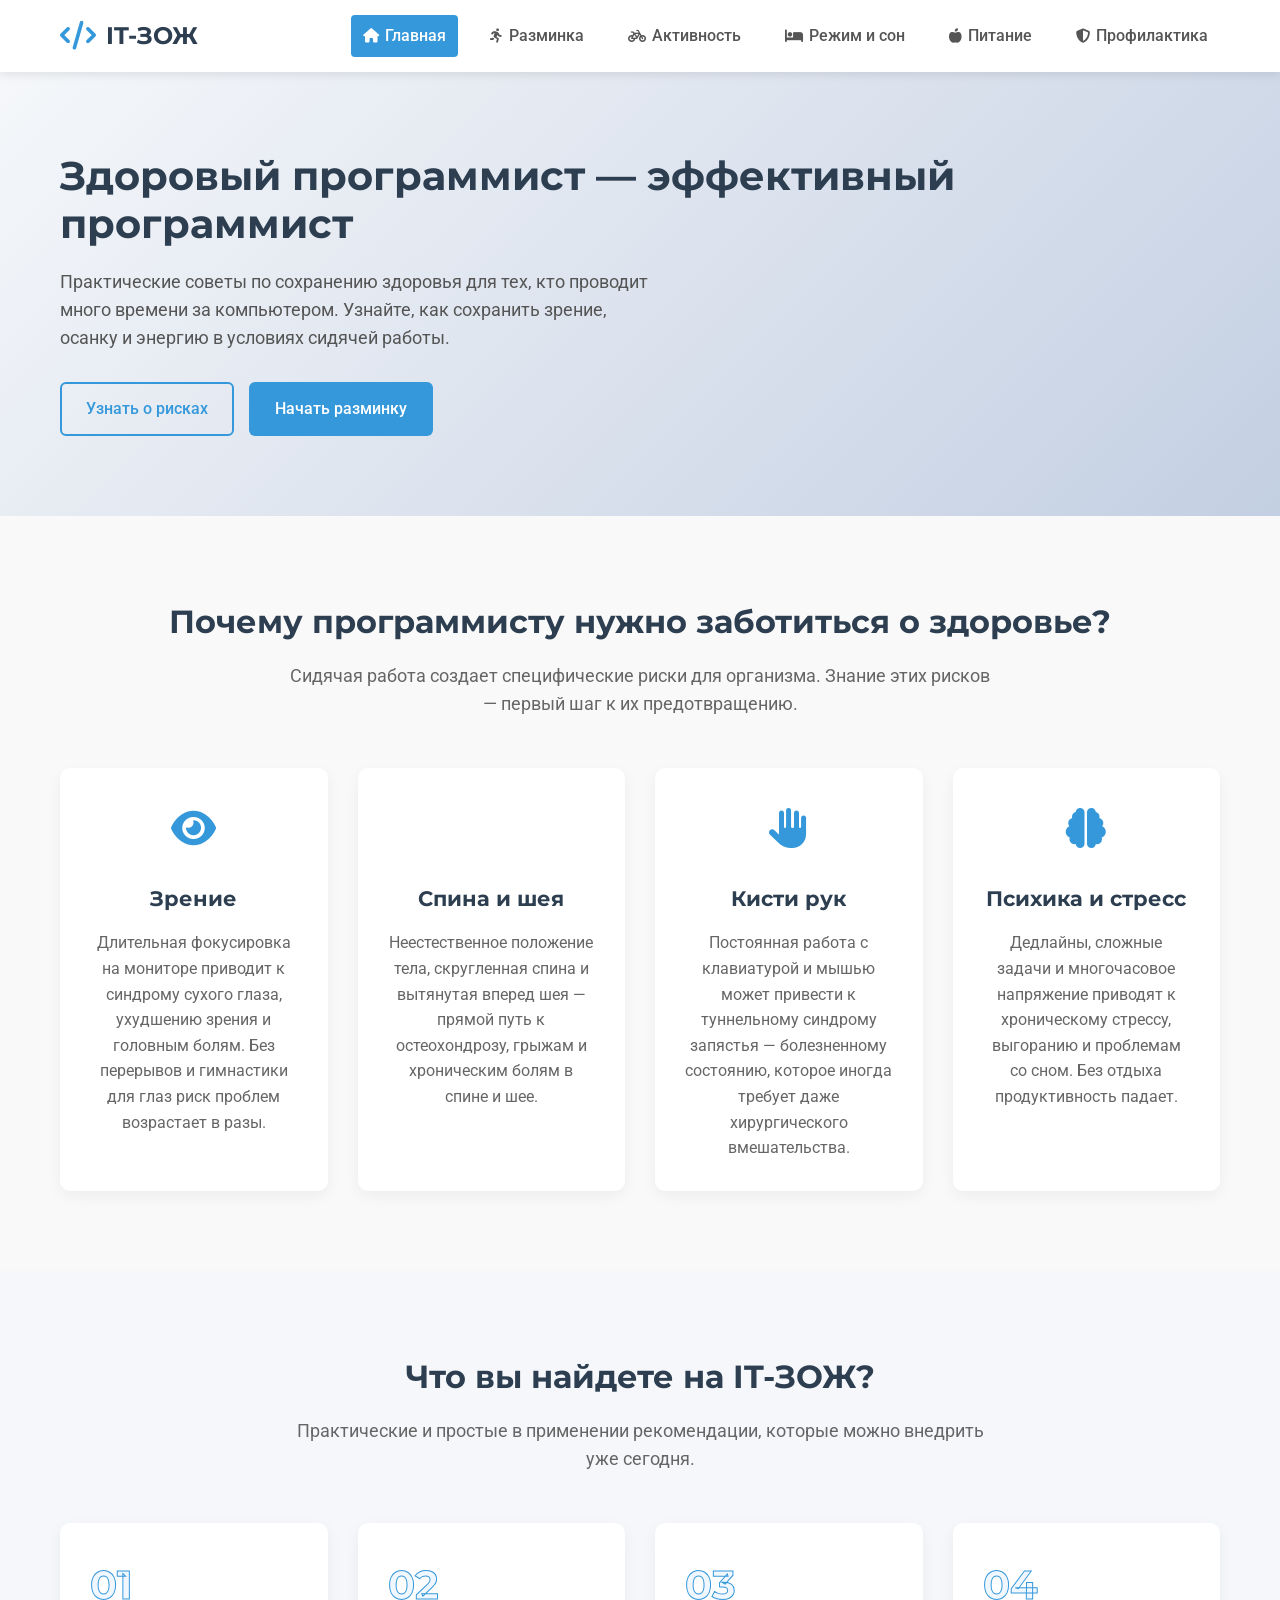
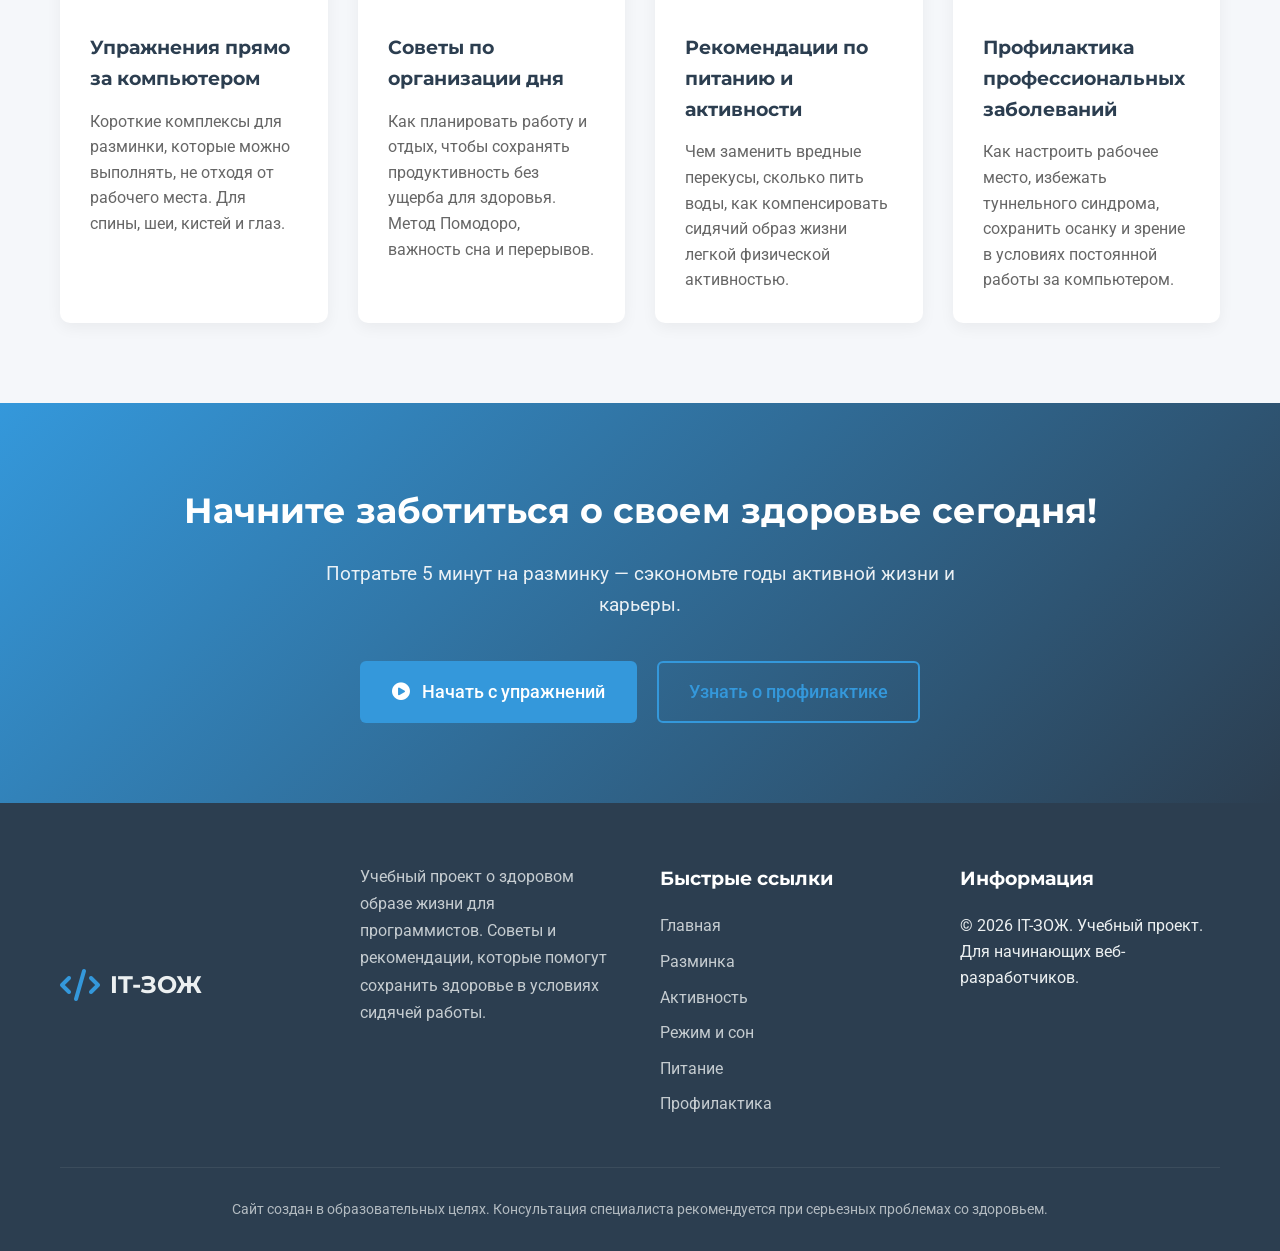
==== index.html @ 08b5164e "final_version" ====
<!DOCTYPE html>
<html lang="ru">
<head>
    <meta charset="UTF-8">
    <meta name="viewport" content="width=device-width, initial-scale=1.0">
    <title>IT-ЗОЖ | Главная</title>
    <link rel="stylesheet" href="css/style.css">
    <link rel="stylesheet" href="https://cdnjs.cloudflare.com/ajax/libs/font-awesome/6.4.0/css/all.min.css">
    <link href="https://fonts.googleapis.com/css2?family=Roboto:wght@300;400;500;700&family=Montserrat:wght@600;700&display=swap" rel="stylesheet">
</head>
<body>
    <!-- Шапка сайта -->
    <header class="header">
        <div class="container">
            <div class="logo">
                <a href="index.html">
                    <i class="fas fa-code"></i>
                    <span class="logo-text">IT-ЗОЖ</span>
                </a>
            </div>
            
            <!-- Навигационное меню -->
            <nav class="nav">
                <ul class="nav-list">
                    <li class="nav-item"><a href="index.html" class="nav-link active"><i class="fas fa-home"></i> Главная</a></li>
                    <li class="nav-item"><a href="warm-up.html" class="nav-link"><i class="fas fa-running"></i> Разминка</a></li>
                    <li class="nav-item"><a href="activity.html" class="nav-link"><i class="fas fa-bicycle"></i> Активность</a></li>
                    <li class="nav-item"><a href="schedule.html" class="nav-link"><i class="fas fa-bed"></i> Режим и сон</a></li>
                    <li class="nav-item"><a href="nutrition.html" class="nav-link"><i class="fas fa-apple-alt"></i> Питание</a></li>
                    <li class="nav-item"><a href="prevention.html" class="nav-link"><i class="fas fa-shield-alt"></i> Профилактика</a></li>
                </ul>
                
                <!-- Кнопка меню для мобильных устройств -->
                <button class="menu-toggle" id="menuToggle">
                    <i class="fas fa-bars"></i>
                </button>
            </nav>

        </div>
    </header>

    <!-- Основной контент -->
    <main>
        <!-- Герой-секция -->
        <section class="hero">
            <div class="container">
                <div class="hero-content">
                    <h1 class="hero-title">Здоровый программист — эффективный программист</h1>
                    <p class="hero-subtitle">Практические советы по сохранению здоровья для тех, кто проводит много времени за компьютером. Узнайте, как сохранить зрение, осанку и энергию в условиях сидячей работы.</p>
                    <div class="hero-buttons">
                        <a href="#problems" class="btn btn-outline">Узнать о рисках</a>
                        <a href="warm-up.html" class="btn btn-primary">Начать разминку</a>
                    </div>
                </div>
            </div>
        </section>

        <!-- Секция "Почему это важно" -->
        <section class="section" id="problems">
            <div class="container">
                <h2 class="section-title">Почему программисту нужно заботиться о здоровье?</h2>
                <p class="section-subtitle">Сидячая работа создает специфические риски для организма. Знание этих рисков — первый шаг к их предотвращению.</p>
                
                <div class="cards-grid">
                    <!-- Карточка 1 -->
                    <div class="card">
                        <div class="card-icon">
                            <i class="fas fa-eye"></i>
                        </div>
                        <h3 class="card-title">Зрение</h3>
                        <p class="card-text">Длительная фокусировка на мониторе приводит к синдрому сухого глаза, ухудшению зрения и головным болям. Без перерывов и гимнастики для глаз риск проблем возрастает в разы.</p>
                    </div>
                    
                    <!-- Карточка 2 -->
                    <div class="card">
                        <div class="card-icon">
                            <i class="fas fa-backbone"></i>
                        </div>
                        <h3 class="card-title">Спина и шея</h3>
                        <p class="card-text">Неестественное положение тела, скругленная спина и вытянутая вперед шея — прямой путь к остеохондрозу, грыжам и хроническим болям в спине и шее.</p>
                    </div>
                    
                    <!-- Карточка 3 -->
                    <div class="card">
                        <div class="card-icon">
                            <i class="fas fa-hand-paper"></i>
                        </div>
                        <h3 class="card-title">Кисти рук</h3>
                        <p class="card-text">Постоянная работа с клавиатурой и мышью может привести к туннельному синдрому запястья — болезненному состоянию, которое иногда требует даже хирургического вмешательства.</p>
                    </div>
                    
                    <!-- Карточка 4 -->
                    <div class="card">
                        <div class="card-icon">
                            <i class="fas fa-brain"></i>
                        </div>
                        <h3 class="card-title">Психика и стресс</h3>
                        <p class="card-text">Дедлайны, сложные задачи и многочасовое напряжение приводят к хроническому стрессу, выгоранию и проблемам со сном. Без отдыха продуктивность падает.</p>
                    </div>
                </div>
            </div>
        </section>

        <!-- Секция "Что вы найдете на сайте" -->
        <section class="section section-gray">
            <div class="container">
                <h2 class="section-title">Что вы найдете на IT-ЗОЖ?</h2>
                <p class="section-subtitle">Практические и простые в применении рекомендации, которые можно внедрить уже сегодня.</p>
                
                <div class="features">
                    <div class="feature">
                        <div class="feature-number">01</div>
                        <h3 class="feature-title">Упражнения прямо за компьютером</h3>
                        <p class="feature-text">Короткие комплексы для разминки, которые можно выполнять, не отходя от рабочего места. Для спины, шеи, кистей и глаз.</p>
                    </div>
                    
                    <div class="feature">
                        <div class="feature-number">02</div>
                        <h3 class="feature-title">Советы по организации дня</h3>
                        <p class="feature-text">Как планировать работу и отдых, чтобы сохранять продуктивность без ущерба для здоровья. Метод Помодоро, важность сна и перерывов.</p>
                    </div>
                    
                    <div class="feature">
                        <div class="feature-number">03</div>
                        <h3 class="feature-title">Рекомендации по питанию и активности</h3>
                        <p class="feature-text">Чем заменить вредные перекусы, сколько пить воды, как компенсировать сидячий образ жизни легкой физической активностью.</p>
                    </div>
                    
                    <div class="feature">
                        <div class="feature-number">04</div>
                        <h3 class="feature-title">Профилактика профессиональных заболеваний</h3>
                        <p class="feature-text">Как настроить рабочее место, избежать туннельного синдрома, сохранить осанку и зрение в условиях постоянной работы за компьютером.</p>
                    </div>
                </div>
            </div>
        </section>

        <!-- Секция с призывом к действию -->
        <section class="section cta-section">
            <div class="container">
                <h2 class="cta-title">Начните заботиться о своем здоровье сегодня!</h2>
                <p class="cta-text">Потратьте 5 минут на разминку — сэкономьте годы активной жизни и карьеры.</p>
                <div class="cta-buttons">
                    <a href="warm-up.html" class="btn btn-primary btn-large">
                        <i class="fas fa-play-circle"></i> Начать с упражнений
                    </a>
                    <a href="prevention.html" class="btn btn-outline btn-large">
                        Узнать о профилактике
                    </a>
                </div>
            </div>
        </section>
    </main>

    <!-- Подвал сайта -->
    <footer class="footer">
        <div class="container">
            <div class="footer-content">
                <div class="footer-logo">
                    <i class="fas fa-code"></i>
                    <span class="logo-text">IT-ЗОЖ</span>
                </div>
                <p class="footer-description">Учебный проект о здоровом образе жизни для программистов. Советы и рекомендации, которые помогут сохранить здоровье в условиях сидячей работы.</p>
                
                <div class="footer-links">
                    <h4 class="footer-title">Быстрые ссылки</h4>
                    <ul class="footer-list">
                        <li><a href="index.html">Главная</a></li>
                        <li><a href="warm-up.html">Разминка</a></li>
                        <li><a href="activity.html">Активность</a></li>
                        <li><a href="schedule.html">Режим и сон</a></li>
                        <li><a href="nutrition.html">Питание</a></li>
                        <li><a href="prevention.html">Профилактика</a></li>
                    </ul>
                </div>
                
                <div class="footer-info">
                    <h4 class="footer-title">Информация</h4>
                    <p>© <span id="currentYear"></span> IT-ЗОЖ. Учебный проект.</p>
                    <p>Для начинающих веб-разработчиков.</p>
                    
                </div>
            </div>
            
            <div class="footer-bottom">
                <p>Сайт создан в образовательных целях. Консультация специалиста рекомендуется при серьезных проблемах со здоровьем.</p>
            </div>
        </div>
    </footer>

    <!-- Скрипты -->
    <script>
        // Текущий год в футере
        document.getElementById('currentYear').textContent = new Date().getFullYear();
        
        // Мобильное меню
        document.getElementById('menuToggle').addEventListener('click', function() {
            document.querySelector('.nav-list').classList.toggle('show');
        });
        
        // Плавная прокрутка к якорям
        document.querySelectorAll('a[href^="#"]').forEach(anchor => {
            anchor.addEventListener('click', function(e) {
                if (this.getAttribute('href') !== '#') {
                    e.preventDefault();
                    const targetId = this.getAttribute('href');
                    if (targetId === '#') return;
                    
                    const targetElement = document.querySelector(targetId);
                    if (targetElement) {
                        window.scrollTo({
                            top: targetElement.offsetTop - 80,
                            behavior: 'smooth'
                        });
                        
                        // Закрыть мобильное меню после клика
                        document.querySelector('.nav-list').classList.remove('show');
                    }
                }
            });
        });
    </script>
</body>
</html>
---- css/style.css ----
/* Базовые стили и сброс */
* {
    margin: 0;
    padding: 0;
    box-sizing: border-box;
}

body {
    font-family: 'Roboto', sans-serif;
    line-height: 1.6;
    color: #333;
    background-color: #f9f9f9;
}

.container {
    width: 100%;
    max-width: 1200px;
    margin: 0 auto;
    padding: 0 20px;
}

/* Шапка сайта */
.header {
    background-color: #fff;
    box-shadow: 0 2px 10px rgba(0, 0, 0, 0.1);
    position: sticky;
    top: 0;
    z-index: 1000;
}

.header .container {
    display: flex;
    justify-content: space-between;
    align-items: center;
    padding: 15px 20px;
}

.logo a {
    display: flex;
    align-items: center;
    text-decoration: none;
    color: #2c3e50;
}

.logo i {
    font-size: 1.8rem;
    color: #3498db;
    margin-right: 10px;
}

.logo-text {
    font-family: 'Montserrat', sans-serif;
    font-weight: 700;
    font-size: 1.5rem;
}

/* Навигация */
.nav {
    display: flex;
    align-items: center;
}

.nav-list {
    display: flex;
    list-style: none;
}

.nav-item {
    margin-left: 20px;
}

.nav-link {
    text-decoration: none;
    color: #555;
    font-weight: 500;
    display: flex;
    align-items: center;
    padding: 8px 12px;
    border-radius: 4px;
    transition: all 0.3s ease;
}

.nav-link i {
    margin-right: 6px;
    font-size: 0.9rem;
}

.nav-link:hover {
    background-color: #f0f7ff;
    color: #3498db;
}

.nav-link.active {
    background-color: #3498db;
    color: white;
}

.menu-toggle {
    display: none;
    background: none;
    border: none;
    font-size: 1.5rem;
    color: #3498db;
    cursor: pointer;
}

/* Герой секция */
.hero {
    background: linear-gradient(135deg, #f5f7fa 0%, #c3cfe2 100%);
    padding: 80px 0;
}

.hero .container {
    display: flex;
    align-items: center;
    justify-content: space-between;
    flex-wrap: wrap;
}

.hero-content {
    flex: 1;
    min-width: 300px;
    padding-right: 40px;
}

.hero-title {
    font-family: 'Montserrat', sans-serif;
    font-size: 2.5rem;
    font-weight: 700;
    color: #2c3e50;
    margin-bottom: 20px;
    line-height: 1.2;
}

.hero-subtitle {
    font-size: 1.1rem;
    color: #555;
    margin-bottom: 30px;
    max-width: 600px;
}

.hero-buttons {
    display: flex;
    gap: 15px;
    flex-wrap: wrap;
}

.hero-image {
    flex: 1;
    min-width: 300px;
    text-align: center;
}

.hero-image img {
    max-width: 100%;
    border-radius: 10px;
    box-shadow: 0 10px 30px rgba(0, 0, 0, 0.1);
}

/* Кнопки */
.btn {
    display: inline-block;
    padding: 12px 24px;
    border-radius: 6px;
    text-decoration: none;
    font-weight: 500;
    transition: all 0.3s ease;
    border: 2px solid transparent;
    cursor: pointer;
    font-size: 1rem;
}

.btn-primary {
    background-color: #3498db;
    color: white;
}

.btn-primary:hover {
    background-color: #2980b9;
    transform: translateY(-2px);
    box-shadow: 0 5px 15px rgba(52, 152, 219, 0.3);
}

.btn-outline {
    background-color: transparent;
    color: #3498db;
    border-color: #3498db;
}

.btn-outline:hover {
    background-color: #3498db;
    color: white;
    transform: translateY(-2px);
}

.btn-large {
    padding: 15px 30px;
    font-size: 1.1rem;
}

.btn i {
    margin-right: 8px;
}

/* Секции */
.section {
    padding: 80px 0;
}

.section-gray {
    background-color: #f5f7fa;
}

.section-title {
    font-family: 'Montserrat', sans-serif;
    font-size: 2rem;
    text-align: center;
    color: #2c3e50;
    margin-bottom: 15px;
}

.section-subtitle {
    text-align: center;
    color: #666;
    max-width: 700px;
    margin: 0 auto 50px;
    font-size: 1.1rem;
}

/* Карточки */
.cards-grid {
    display: grid;
    grid-template-columns: repeat(auto-fit, minmax(250px, 1fr));
    gap: 30px;
}

.card {
    background-color: white;
    border-radius: 10px;
    padding: 30px;
    box-shadow: 0 5px 15px rgba(0, 0, 0, 0.05);
    transition: transform 0.3s ease, box-shadow 0.3s ease;
    text-align: center;
}

.card:hover {
    transform: translateY(-10px);
    box-shadow: 0 15px 30px rgba(0, 0, 0, 0.1);
}

.card-icon {
    font-size: 2.5rem;
    color: #3498db;
    margin-bottom: 20px;
}

.card-title {
    font-family: 'Montserrat', sans-serif;
    font-size: 1.3rem;
    margin-bottom: 15px;
    color: #2c3e50;
}

.card-text {
    color: #666;
    line-height: 1.6;
}

/* Особенности */
.features {
    display: grid;
    grid-template-columns: repeat(auto-fit, minmax(250px, 1fr));
    gap: 30px;
}

.feature {
    background-color: white;
    padding: 30px;
    border-radius: 10px;
    box-shadow: 0 5px 15px rgba(0, 0, 0, 0.05);
}

.feature-number {
    font-family: 'Montserrat', sans-serif;
    font-size: 2.5rem;
    font-weight: 700;
    color: #f0f7ff;
    -webkit-text-stroke: 1px #3498db;
    margin-bottom: 15px;
}

.feature-title {
    font-family: 'Montserrat', sans-serif;
    font-size: 1.2rem;
    margin-bottom: 15px;
    color: #2c3e50;
}

.feature-text {
    color: #666;
    line-height: 1.6;
}

/* Призыв к действию */
.cta-section {
    background: linear-gradient(135deg, #3498db 0%, #2c3e50 100%);
    color: white;
    text-align: center;
}

.cta-title {
    font-family: 'Montserrat', sans-serif;
    font-size: 2.2rem;
    margin-bottom: 20px;
}

.cta-text {
    font-size: 1.2rem;
    margin-bottom: 40px;
    max-width: 700px;
    margin-left: auto;
    margin-right: auto;
    opacity: 0.9;
}

.cta-buttons {
    display: flex;
    justify-content: center;
    gap: 20px;
    flex-wrap: wrap;
}

/* Подвал */
.footer {
    background-color: #2c3e50;
    color: #ecf0f1;
    padding: 60px 0 30px;
}

.footer-content {
    display: grid;
    grid-template-columns: repeat(auto-fit, minmax(250px, 1fr));
    gap: 40px;
    margin-bottom: 40px;
}

.footer-logo {
    display: flex;
    align-items: center;
    margin-bottom: 20px;
}

.footer-logo i {
    font-size: 2rem;
    color: #3498db;
    margin-right: 10px;
}

.footer-description {
    line-height: 1.7;
    opacity: 0.8;
}

.footer-title {
    font-family: 'Montserrat', sans-serif;
    font-size: 1.2rem;
    margin-bottom: 20px;
    color: white;
}

.footer-list {
    list-style: none;
}

.footer-list li {
    margin-bottom: 10px;
}

.footer-list a {
    color: #ecf0f1;
    text-decoration: none;
    opacity: 0.8;
    transition: opacity 0.3s ease;
}

.footer-list a:hover {
    opacity: 1;
    color: #3498db;
}

.social-links {
    display: flex;
    gap: 15px;
    margin-top: 20px;
}

.social-link {
    display: inline-flex;
    align-items: center;
    justify-content: center;
    width: 40px;
    height: 40px;
    background-color: rgba(255, 255, 255, 0.1);
    border-radius: 50%;
    color: white;
    font-size: 1.2rem;
    transition: all 0.3s ease;
}

.social-link:hover {
    background-color: #3498db;
    transform: translateY(-3px);
}

.footer-bottom {
    border-top: 1px solid rgba(255, 255, 255, 0.1);
    padding-top: 30px;
    text-align: center;
    opacity: 0.7;
    font-size: 0.9rem;
}

/* Адаптивность */
@media (max-width: 992px) {
    .hero-title {
        font-size: 2rem;
    }
    
    .section-title {
        font-size: 1.8rem;
    }
}

@media (max-width: 768px) {
    .menu-toggle {
        display: block;
    }
    
    .nav-list {
        position: fixed;
        top: 70px;
        left: 0;
        width: 100%;
        background-color: white;
        flex-direction: column;
        padding: 20px;
        box-shadow: 0 10px 20px rgba(0, 0, 0, 0.1);
        transform: translateY(-100%);
        opacity: 0;
        visibility: hidden;
        transition: all 0.3s ease;
        z-index: 999;
    }
    
    .nav-list.show {
        transform: translateY(0);
        opacity: 1;
        visibility: visible;
    }
    
    .nav-item {
        margin: 0 0 15px 0;
    }
    
    .hero .container {
        flex-direction: column;
    }
    
    .hero-content {
        padding-right: 0;
        margin-bottom: 40px;
        text-align: center;
    }
    
    .hero-buttons {
        justify-content: center;
    }
    
    .cta-title {
        font-size: 1.8rem;
    }
    
    .btn-large {
        padding: 12px 24px;
        font-size: 1rem;
    }
}

@media (max-width: 480px) {
    .hero-title {
        font-size: 1.8rem;
    }
    
    .section-title {
        font-size: 1.6rem;
    }
    
    .btn {
        width: 100%;
        text-align: center;
        margin-bottom: 10px;
    }
    
    .hero-buttons, .cta-buttons {
        flex-direction: column;
    }
}


/* Дополнительные стили для страницы разминки */

/* Герой-секция для внутренних страниц */
.hero-small {
    padding: 60px 0;
    background: linear-gradient(135deg, #e3f2fd 0%, #bbdefb 100%);
}

/* Таймер */
.timer-section {
    background-color: #f0f7ff;
    padding: 40px 0;
}

.timer-container {
    background-color: white;
    border-radius: 15px;
    padding: 30px;
    box-shadow: 0 10px 30px rgba(52, 152, 219, 0.1);
    text-align: center;
    max-width: 600px;
    margin: 0 auto;
}

.timer-container h3 {
    font-family: 'Montserrat', sans-serif;
    color: #2c3e50;
    margin-bottom: 20px;
    font-size: 1.5rem;
}

.timer-display {
    font-size: 4rem;
    font-family: 'Montserrat', sans-serif;
    font-weight: 700;
    color: #3498db;
    margin: 20px 0;
    text-shadow: 2px 2px 4px rgba(0, 0, 0, 0.1);
}

#currentExercise {
    font-size: 1.1rem;
    color: #555;
    margin-bottom: 25px;
    min-height: 30px;
}

.timer-controls {
    display: flex;
    justify-content: center;
    gap: 15px;
    flex-wrap: wrap;
    margin-bottom: 25px;
}

.progress-container {
    width: 100%;
    height: 10px;
    background-color: #e0e0e0;
    border-radius: 5px;
    margin-bottom: 20px;
    overflow: hidden;
}

.progress-bar {
    height: 100%;
    background: linear-gradient(90deg, #3498db, #2ecc71);
    width: 0%;
    transition: width 1s linear;
}

.timer-tip {
    color: #666;
    font-style: italic;
    margin-top: 15px;
}

/* Фильтр упражнений */
.exercise-filter {
    display: flex;
    justify-content: center;
    flex-wrap: wrap;
    gap: 10px;
    margin-bottom: 40px;
}

.filter-btn {
    padding: 8px 16px;
    background-color: #f0f7ff;
    border: 2px solid #d1e8ff;
    border-radius: 50px;
    color: #3498db;
    font-weight: 500;
    cursor: pointer;
    transition: all 0.3s ease;
}

.filter-btn:hover {
    background-color: #e1f0ff;
}

.filter-btn.active {
    background-color: #3498db;
    color: white;
    border-color: #3498db;
}

/* Карточки упражнений */
.exercises-grid {
    display: grid;
    grid-template-columns: repeat(auto-fill, minmax(350px, 1fr));
    gap: 30px;
}

.exercise-card {
    background-color: white;
    border-radius: 15px;
    overflow: hidden;
    box-shadow: 0 10px 20px rgba(0, 0, 0, 0.08);
    transition: transform 0.3s ease, box-shadow 0.3s ease;
}

.exercise-card:hover {
    transform: translateY(-10px);
    box-shadow: 0 15px 30px rgba(0, 0, 0, 0.12);
}

.exercise-header {
    background: linear-gradient(135deg, #3498db, #2c3e50);
    color: white;
    padding: 20px;
    display: flex;
    align-items: center;
    justify-content: space-between;
}

.exercise-icon {
    font-size: 1.5rem;
    margin-right: 15px;
}

.exercise-title {
    font-family: 'Montserrat', sans-serif;
    font-size: 1.3rem;
    flex-grow: 1;
}

.exercise-time {
    background-color: rgba(255, 255, 255, 0.2);
    padding: 5px 10px;
    border-radius: 20px;
    font-size: 0.9rem;
}

.exercise-image {
    height: 200px;
    overflow: hidden;
}

.exercise-image img {
    width: 100%;
    height: 100%;
    object-fit: cover;
}

.exercise-content {
    padding: 25px;
}

.exercise-content h4 {
    color: #2c3e50;
    margin: 15px 0 10px;
    font-family: 'Montserrat', sans-serif;
}

.exercise-content h4:first-child {
    margin-top: 0;
}

.exercise-steps {
    padding-left: 20px;
    margin-bottom: 20px;
}

.exercise-steps li {
    margin-bottom: 8px;
    color: #555;
}

.exercise-benefits {
    background-color: #f9f9f9;
    padding: 15px;
    border-radius: 8px;
    margin-bottom: 20px;
    border-left: 4px solid #2ecc71;
}

.exercise-benefits h4 {
    color: #27ae60;
    margin-top: 0;
}

.exercise-benefits p {
    color: #555;
    margin-bottom: 0;
}

.btn-small {
    padding: 8px 16px;
    font-size: 0.9rem;
}

/* Советы */
.tips-grid {
    display: grid;
    grid-template-columns: repeat(auto-fill, minmax(250px, 1fr));
    gap: 30px;
}

.tip-card {
    background-color: white;
    padding: 25px;
    border-radius: 10px;
    text-align: center;
    box-shadow: 0 5px 15px rgba(0, 0, 0, 0.05);
}

.tip-icon {
    font-size: 2.5rem;
    color: #3498db;
    margin-bottom: 20px;
}

.tip-card h3 {
    font-family: 'Montserrat', sans-serif;
    margin-bottom: 15px;
    color: #2c3e50;
}

.tip-card p {
    color: #666;
    line-height: 1.6;
}

/* Адаптивность для страницы разминки */
@media (max-width: 768px) {
    .exercises-grid {
        grid-template-columns: 1fr;
    }
    
    .timer-display {
        font-size: 3rem;
    }
    
    .timer-controls {
        flex-direction: column;
        align-items: center;
    }
    
    .timer-controls .btn {
        width: 100%;
        max-width: 200px;
    }
    
    .exercise-header {
        flex-direction: column;
        align-items: flex-start;
    }
    
    .exercise-time {
        margin-top: 10px;
        align-self: flex-end;
    }
}


/* Дополнительные стили для страницы активности */

/* Специальный герой для страницы активности */
.hero-activity {
    background: linear-gradient(135deg, #e8f5e9 0%, #c8e6c9 100%);
}

/* Карточки активности */
.activity-grid {
    display: flex;
    flex-direction: column;
    gap: 50px;
}

.activity-card {
    display: grid;
    grid-template-columns: 1fr 2fr;
    gap: 30px;
    background-color: white;
    border-radius: 15px;
    overflow: hidden;
    box-shadow: 0 10px 30px rgba(0, 0, 0, 0.08);
}

.activity-image {
    height: 100%;
    min-height: 300px;
}

.activity-image img {
    width: 100%;
    height: 100%;
    object-fit: cover;
}

.activity-content {
    padding: 30px;
}

.activity-header {
    display: flex;
    align-items: center;
    margin-bottom: 20px;
    flex-wrap: wrap;
    gap: 15px;
}

.activity-icon {
    font-size: 2rem;
    color: #3498db;
}

.activity-title {
    font-family: 'Montserrat', sans-serif;
    font-size: 1.5rem;
    color: #2c3e50;
    flex-grow: 1;
}

.activity-level {
    padding: 5px 12px;
    border-radius: 20px;
    font-size: 0.8rem;
    font-weight: 600;
    text-transform: uppercase;
}

.activity-level.beginner {
    background-color: #e8f5e9;
    color: #2e7d32;
}

.activity-level.intermediate {
    background-color: #e3f2fd;
    color: #1565c0;
}

.activity-level.advanced {
    background-color: #f3e5f5;
    color: #7b1fa2;
}

.activity-description {
    font-size: 1.1rem;
    color: #555;
    margin-bottom: 25px;
    line-height: 1.6;
}

.activity-tips {
    margin-bottom: 25px;
}

.activity-tips h4 {
    color: #2c3e50;
    margin-bottom: 15px;
    font-family: 'Montserrat', sans-serif;
}

.activity-tips ul {
    padding-left: 20px;
    margin-bottom: 15px;
}

.activity-tips li {
    margin-bottom: 10px;
    color: #555;
}

.activity-tips li strong {
    color: #2c3e50;
}

/* Список упражнений */
.exercises-list {
    display: grid;
    gap: 15px;
}

.mini-exercise {
    background-color: #f9f9f9;
    padding: 15px;
    border-radius: 8px;
    border-left: 4px solid #3498db;
}

.mini-exercise h5 {
    color: #2c3e50;
    margin-bottom: 5px;
    font-size: 1rem;
}

.mini-exercise p {
    color: #666;
    font-size: 0.9rem;
    margin: 0;
}

/* Варианты спорта */
.sports-options {
    display: grid;
    gap: 15px;
}

.sport-option {
    display: flex;
    align-items: center;
    gap: 15px;
    padding: 15px;
    background-color: #f9f9f9;
    border-radius: 8px;
}

.sport-icon {
    font-size: 1.5rem;
    color: #3498db;
    min-width: 40px;
}

.sport-info h5 {
    color: #2c3e50;
    margin-bottom: 5px;
    font-size: 1rem;
}

.sport-info p {
    color: #666;
    font-size: 0.9rem;
    margin: 0;
}

/* Польза активности */
.activity-benefits {
    margin-bottom: 25px;
}

.activity-benefits h4 {
    color: #2c3e50;
    margin-bottom: 15px;
    font-family: 'Montserrat', sans-serif;
}

.benefits-list {
    display: flex;
    flex-wrap: wrap;
    gap: 10px;
}

.benefit-tag {
    background-color: #e8f5e9;
    color: #2e7d32;
    padding: 5px 12px;
    border-radius: 20px;
    font-size: 0.85rem;
}

/* План активности */
.activity-plan {
    background-color: #f0f7ff;
    padding: 20px;
    border-radius: 10px;
}

.activity-plan h4 {
    color: #2c3e50;
    margin-bottom: 15px;
    font-family: 'Montserrat', sans-serif;
}

.progress-week {
    display: flex;
    justify-content: space-between;
    margin-top: 15px;
}

.day {
    width: 40px;
    height: 40px;
    border-radius: 50%;
    background-color: #e0e0e0;
    display: flex;
    align-items: center;
    justify-content: center;
    font-weight: 600;
    color: #777;
}

.day.active {
    background-color: #3498db;
    color: white;
}

/* Расписание */
.schedule {
    display: flex;
    flex-direction: column;
    gap: 10px;
}

.schedule-item {
    display: flex;
    justify-content: space-between;
    padding: 10px 15px;
    background-color: white;
    border-radius: 8px;
    border-left: 4px solid #3498db;
}

.schedule-item .day {
    font-weight: 600;
    color: #2c3e50;
}

.schedule-item .time {
    color: #666;
}

/* Список начала */
.start-list {
    padding-left: 20px;
}

.start-list li {
    margin-bottom: 10px;
    color: #555;
}

/* Калькулятор активности */
.calculator-container {
    display: grid;
    grid-template-columns: 1fr 2fr;
    gap: 40px;
    background-color: white;
    padding: 30px;
    border-radius: 15px;
    box-shadow: 0 10px 30px rgba(0, 0, 0, 0.08);
}

.calculator-form {
    display: flex;
    flex-direction: column;
    gap: 20px;
}

.form-group {
    display: flex;
    flex-direction: column;
    gap: 8px;
}

.form-group label {
    font-weight: 500;
    color: #2c3e50;
}

.form-input, .form-select {
    padding: 12px 15px;
    border: 2px solid #e0e0e0;
    border-radius: 8px;
    font-size: 1rem;
    transition: border-color 0.3s ease;
}

.form-input:focus, .form-select:focus {
    outline: none;
    border-color: #3498db;
}

.calculator-results {
    display: grid;
    grid-template-columns: repeat(3, 1fr);
    gap: 20px;
    align-content: start;
}

.result-card {
    background-color: #f0f7ff;
    border-radius: 10px;
    padding: 20px;
    text-align: center;
    transition: transform 0.3s ease;
}

.result-card:hover {
    transform: translateY(-5px);
}

.result-icon {
    font-size: 2rem;
    color: #3498db;
    margin-bottom: 10px;
}

.result-card h3 {
    font-family: 'Montserrat', sans-serif;
    font-size: 1.8rem;
    color: #2c3e50;
    margin: 10px 0;
}

.result-card p {
    color: #666;
    margin: 0;
}

.progress-goal {
    grid-column: 1 / -1;
    margin-top: 20px;
}

.progress-goal h4 {
    color: #2c3e50;
    margin-bottom: 10px;
    font-family: 'Montserrat', sans-serif;
}

.progress-bar-large {
    height: 15px;
    background-color: #e0e0e0;
    border-radius: 10px;
    overflow: hidden;
    margin-bottom: 10px;
}

.progress-fill {
    height: 100%;
    background: linear-gradient(90deg, #3498db, #2ecc71);
    width: 0%;
    transition: width 0.5s ease;
    border-radius: 10px;
}

.progress-text {
    display: flex;
    justify-content: space-between;
    color: #666;
    font-size: 0.9rem;
}

/* Советы калькулятора */
.calculator-tips {
    margin-top: 50px;
}

.calculator-tips h3 {
    text-align: center;
    color: #2c3e50;
    margin-bottom: 30px;
    font-family: 'Montserrat', sans-serif;
}

.tips-list {
    display: grid;
    grid-template-columns: repeat(auto-fit, minmax(250px, 1fr));
    gap: 20px;
}

.tip {
    display: flex;
    align-items: flex-start;
    gap: 15px;
    padding: 20px;
    background-color: white;
    border-radius: 10px;
    box-shadow: 0 5px 15px rgba(0, 0, 0, 0.05);
}

.tip i {
    font-size: 1.5rem;
    color: #3498db;
    margin-top: 3px;
}

.tip p {
    color: #555;
    margin: 0;
    line-height: 1.5;
}

/* Мотивационная секция */
.motivation-section {
    background-color: #f9f9f9;
}

.motivation-grid {
    display: grid;
    grid-template-columns: repeat(auto-fit, minmax(250px, 1fr));
    gap: 30px;
}

.motivation-card {
    background-color: white;
    padding: 30px;
    border-radius: 10px;
    text-align: center;
    box-shadow: 0 10px 20px rgba(0, 0, 0, 0.05);
    transition: transform 0.3s ease;
}

.motivation-card:hover {
    transform: translateY(-10px);
}

.motivation-icon {
    font-size: 3rem;
    color: #3498db;
    margin-bottom: 20px;
}

.motivation-card h3 {
    font-family: 'Montserrat', sans-serif;
    color: #2c3e50;
    margin-bottom: 15px;
    font-size: 1.2rem;
}

.motivation-card p {
    color: #666;
    line-height: 1.6;
}

.motivation-card p strong {
    color: #2c3e50;
}

/* Адаптивность для страницы активности */
@media (max-width: 992px) {
    .activity-card {
        grid-template-columns: 1fr;
    }
    
    .calculator-container {
        grid-template-columns: 1fr;
        gap: 30px;
    }
    
    .calculator-results {
        order: -1;
    }
}

@media (max-width: 768px) {
    .calculator-results {
        grid-template-columns: repeat(2, 1fr);
    }
    
    .progress-goal {
        grid-column: 1 / -1;
    }
    
    .motivation-grid {
        grid-template-columns: 1fr;
    }
}

@media (max-width: 576px) {
    .calculator-results {
        grid-template-columns: 1fr;
    }
    
    .activity-header {
        flex-direction: column;
        align-items: flex-start;
    }
    
    .activity-level {
        align-self: flex-start;
    }
    
    .benefits-list {
        justify-content: flex-start;
    }
}

/* Дополнительные стили для страницы режима и сна */

/* Специальный герой для страницы сна */
.hero-sleep {
    background: linear-gradient(135deg, #e3f2fd 0%, #bbdefb 100%);
}

/* Статистика сна */
.sleep-stats {
    display: grid;
    grid-template-columns: repeat(auto-fit, minmax(200px, 1fr));
    gap: 20px;
    margin-bottom: 50px;
}

.stat-card {
    background-color: white;
    border-radius: 10px;
    padding: 25px;
    text-align: center;
    box-shadow: 0 5px 15px rgba(0, 0, 0, 0.05);
    transition: transform 0.3s ease;
}

.stat-card:hover {
    transform: translateY(-5px);
}

.stat-number {
    font-family: 'Montserrat', sans-serif;
    font-size: 2.5rem;
    font-weight: 700;
    color: #3498db;
    margin-bottom: 10px;
}

.stat-text {
    color: #666;
    line-height: 1.4;
}

/* Важность сна */
.sleep-importance {
    display: grid;
    grid-template-columns: repeat(auto-fit, minmax(250px, 1fr));
    gap: 30px;
}

.importance-card {
    background-color: white;
    padding: 25px;
    border-radius: 10px;
    box-shadow: 0 5px 15px rgba(0, 0, 0, 0.05);
}

.importance-icon {
    font-size: 2.5rem;
    color: #3498db;
    margin-bottom: 20px;
}

.importance-card h3 {
    font-family: 'Montserrat', sans-serif;
    color: #2c3e50;
    margin-bottom: 15px;
    font-size: 1.2rem;
}

.importance-card p {
    color: #666;
    line-height: 1.6;
}

/* Метод Помодоро */
.pomodoro-guide {
    display: grid;
    grid-template-columns: 1fr 1fr;
    gap: 40px;
    align-items: start;
}

.pomodoro-visual {
    background-color: white;
    padding: 30px;
    border-radius: 15px;
    box-shadow: 0 10px 30px rgba(0, 0, 0, 0.08);
}

.pomodoro-cycle {
    display: grid;
    grid-template-columns: repeat(3, 1fr);
    gap: 20px;
}

.work-phase, .break-phase, .long-break {
    text-align: center;
    padding: 20px;
    border-radius: 10px;
}

.work-phase {
    background-color: #e8f5e9;
    border: 3px solid #4caf50;
}

.break-phase {
    background-color: #fff3e0;
    border: 3px solid #ff9800;
}

.long-break {
    background-color: #e3f2fd;
    border: 3px solid #2196f3;
}

.phase-icon {
    font-size: 2.5rem;
    margin-bottom: 15px;
}

.work-phase .phase-icon {
    color: #4caf50;
}

.break-phase .phase-icon {
    color: #ff9800;
}

.long-break .phase-icon {
    color: #2196f3;
}

.pomodoro-cycle h4 {
    font-family: 'Montserrat', sans-serif;
    font-size: 1.5rem;
    margin-bottom: 5px;
}

.pomodoro-cycle p {
    color: #666;
    margin-bottom: 10px;
}

.phase-tip {
    font-size: 0.85rem;
    color: #777;
    font-style: italic;
}

.pomodoro-benefits {
    background-color: white;
    padding: 30px;
    border-radius: 15px;
    box-shadow: 0 10px 30px rgba(0, 0, 0, 0.08);
}

.pomodoro-benefits h3 {
    color: #2c3e50;
    margin-bottom: 20px;
    font-family: 'Montserrat', sans-serif;
}

.benefits-list {
    list-style: none;
    padding: 0;
    margin-bottom: 30px;
}

.benefits-list li {
    display: flex;
    align-items: flex-start;
    gap: 15px;
    margin-bottom: 15px;
}

.benefits-list i {
    color: #2ecc71;
    margin-top: 3px;
    font-size: 1.2rem;
}

.benefits-list span {
    color: #555;
    line-height: 1.5;
}

.benefits-list strong {
    color: #2c3e50;
}

/* Таймер Помодоро */
.pomodoro-timer {
    margin-top: 30px;
}

.pomodoro-timer h4 {
    color: #2c3e50;
    margin-bottom: 15px;
    font-family: 'Montserrat', sans-serif;
}

.timer {
    background-color: #f9f9f9;
    padding: 20px;
    border-radius: 10px;
    text-align: center;
}

.timer-display {
    font-family: 'Montserrat', sans-serif;
    font-size: 3rem;
    font-weight: 700;
    color: #3498db;
    margin: 15px 0;
}

.timer-controls {
    display: flex;
    justify-content: center;
    gap: 10px;
    margin-bottom: 15px;
}

.timer-phase {
    color: #666;
    font-style: italic;
    margin-bottom: 10px;
    min-height: 24px;
}

.cycles-counter {
    color: #777;
    font-size: 0.9rem;
}

/* Распорядок дня */
.daily-schedule {
    display: grid;
    grid-template-columns: 2fr 1fr;
    gap: 30px;
}

.schedule-timeline {
    display: flex;
    flex-direction: column;
    gap: 25px;
}

.time-slot {
    background-color: white;
    border-radius: 10px;
    overflow: hidden;
    box-shadow: 0 5px 15px rgba(0, 0, 0, 0.05);
}

.time-header {
    padding: 15px 20px;
    color: white;
}

.morning .time-header {
    background-color: #ffb74d;
}

.work .time-header {
    background-color: #4caf50;
}

.evening .time-header {
    background-color: #7986cb;
}

.night .time-header {
    background-color: #5c6bc0;
}

.time-header h3 {
    margin: 0;
    font-size: 1.2rem;
    display: flex;
    align-items: center;
    gap: 10px;
}

.time-activities {
    padding: 20px;
    display: grid;
    gap: 15px;
}

.activity {
    display: grid;
    grid-template-columns: 1fr auto;
    gap: 10px;
    align-items: center;
    padding: 15px;
    background-color: #f9f9f9;
    border-radius: 8px;
    border-left: 4px solid #3498db;
    transition: all 0.3s ease;
}

.activity:hover {
    background-color: #f0f7ff;
}

.activity[data-type="sleep"] {
    border-left-color: #3498db;
}

.activity[data-type="work"] {
    border-left-color: #2ecc71;
}

.activity[data-type="health"] {
    border-left-color: #e74c3c;
}

.activity[data-type="exercise"] {
    border-left-color: #9b59b6;
}

.activity[data-type="nutrition"] {
    border-left-color: #f39c12;
}

.activity[data-type="hobby"] {
    border-left-color: #1abc9c;
}

.activity[data-type="relax"] {
    border-left-color: #34495e;
}

.activity-title {
    font-weight: 600;
    color: #2c3e50;
    grid-column: 1;
}

.activity-desc {
    color: #666;
    font-size: 0.9rem;
    grid-column: 1;
}

.activity-toggle {
    grid-row: 1 / span 2;
    grid-column: 2;
    background-color: #e0e0e0;
    border: none;
    padding: 8px 15px;
    border-radius: 20px;
    color: #666;
    font-weight: 500;
    cursor: pointer;
    transition: all 0.3s ease;
    white-space: nowrap;
}

.activity-toggle:hover {
    background-color: #d5d5d5;
}

.activity-toggle.completed {
    background-color: #2ecc71;
    color: white;
}

/* Панель прогресса */
.schedule-summary {
    background-color: white;
    padding: 25px;
    border-radius: 10px;
    box-shadow: 0 5px 15px rgba(0, 0, 0, 0.05);
    align-self: start;
    position: sticky;
    top: 100px;
}

.schedule-summary h3 {
    color: #2c3e50;
    margin-bottom: 25px;
    text-align: center;
    font-family: 'Montserrat', sans-serif;
}

.progress-circles {
    display: flex;
    justify-content: space-around;
    margin-bottom: 30px;
}

.circle-chart {
    position: relative;
    width: 100px;
    height: 100px;
}

.circle-text {
    position: absolute;
    top: 50%;
    left: 50%;
    transform: translate(-50%, -50%);
    text-align: center;
}

.circle-value {
    display: block;
    font-family: 'Montserrat', sans-serif;
    font-size: 1.5rem;
    font-weight: 700;
    color: #2c3e50;
}

.circle-label {
    display: block;
    font-size: 0.85rem;
    color: #777;
}

.daily-total {
    border-top: 1px solid #eee;
    padding-top: 20px;
}

.daily-total h4 {
    color: #2c3e50;
    margin-bottom: 15px;
    font-family: 'Montserrat', sans-serif;
}

.total-stats {
    display: flex;
    flex-direction: column;
    gap: 10px;
    margin-bottom: 20px;
}

.total-stat {
    display: flex;
    justify-content: space-between;
    padding: 8px 0;
    border-bottom: 1px dashed #eee;
}

.stat-label {
    color: #666;
}

.stat-value {
    font-weight: 600;
    color: #2c3e50;
}

/* Советы по сну */
.sleep-tips {
    display: flex;
    flex-direction: column;
    gap: 20px;
    margin-bottom: 40px;
}

.sleep-tip {
    display: flex;
    gap: 20px;
    background-color: white;
    padding: 25px;
    border-radius: 10px;
    box-shadow: 0 5px 15px rgba(0, 0, 0, 0.05);
    align-items: flex-start;
}

.tip-number {
    background-color: #3498db;
    color: white;
    width: 40px;
    height: 40px;
    border-radius: 50%;
    display: flex;
    align-items: center;
    justify-content: center;
    font-family: 'Montserrat', sans-serif;
    font-weight: 700;
    font-size: 1.2rem;
    flex-shrink: 0;
}

.tip-content h3 {
    color: #2c3e50;
    margin-bottom: 10px;
    font-family: 'Montserrat', sans-serif;
    font-size: 1.2rem;
}

.tip-content p {
    color: #666;
    line-height: 1.6;
    margin: 0;
}

/* Трекер сна */
.sleep-tracker {
    background-color: white;
    padding: 25px;
    border-radius: 10px;
    box-shadow: 0 5px 15px rgba(0, 0, 0, 0.05);
}

.sleep-tracker h3 {
    color: #2c3e50;
    margin-bottom: 25px;
    text-align: center;
    font-family: 'Montserrat', sans-serif;
}

.tracker-grid {
    display: flex;
    justify-content: space-between;
    margin-bottom: 20px;
}

.tracker-day {
    display: flex;
    flex-direction: column;
    align-items: center;
    gap: 10px;
}

.day-name {
    font-weight: 600;
    color: #2c3e50;
}

.sleep-bar {
    width: 30px;
    height: 150px;
    background-color: #f0f0f0;
    border-radius: 15px;
    position: relative;
    overflow: hidden;
}

.sleep-fill {
    position: absolute;
    bottom: 0;
    width: 100%;
    background: linear-gradient(to top, #3498db, #5dade2);
    border-radius: 15px;
    transition: height 0.5s ease;
}

.day-hours {
    font-weight: 600;
    color: #3498db;
}

.tracker-average {
    display: flex;
    justify-content: space-between;
    padding-top: 15px;
    border-top: 1px solid #eee;
    color: #666;
}

.tracker-average strong {
    color: #2c3e50;
}

/* Адаптивность для страницы режима и сна */
@media (max-width: 992px) {
    .pomodoro-guide {
        grid-template-columns: 1fr;
    }
    
    .pomodoro-cycle {
        grid-template-columns: 1fr;
        max-width: 300px;
        margin: 0 auto;
    }
    
    .daily-schedule {
        grid-template-columns: 1fr;
    }
    
    .schedule-summary {
        position: static;
    }
}

@media (max-width: 768px) {
    .sleep-stats {
        grid-template-columns: repeat(2, 1fr);
    }
    
    .sleep-importance {
        grid-template-columns: 1fr;
    }
    
    .sleep-tip {
        flex-direction: column;
        align-items: center;
        text-align: center;
    }
    
    .activity {
        grid-template-columns: 1fr;
    }
    
    .activity-toggle {
        grid-row: auto;
        grid-column: 1;
        margin-top: 10px;
    }
    
    .progress-circles {
        flex-direction: column;
        align-items: center;
        gap: 30px;
    }
}

@media (max-width: 576px) {
    .sleep-stats {
        grid-template-columns: 1fr;
    }
    
    .tracker-grid {
        flex-wrap: wrap;
        justify-content: center;
        gap: 20px;
    }
    
    .tracker-day {
        width: 40px;
    }
}

/* Дополнительные стили для страницы питания */

/* Специальный герой для страницы питания */
.hero-nutrition {
    background: linear-gradient(135deg, #f0f4c3 0%, #e6ee9c 100%);
}

/* Проблемы питания */
.problems-grid {
    display: grid;
    grid-template-columns: repeat(auto-fit, minmax(250px, 1fr));
    gap: 25px;
}

.problem-card {
    background-color: white;
    padding: 25px;
    border-radius: 10px;
    text-align: center;
    box-shadow: 0 5px 15px rgba(0, 0, 0, 0.05);
    transition: transform 0.3s ease;
}

.problem-card:hover {
    transform: translateY(-5px);
}

.problem-icon {
    font-size: 3rem;
    margin-bottom: 20px;
}

.problem-icon.problem-bad {
    color: #e74c3c;
}

.problem-card h3 {
    font-family: 'Montserrat', sans-serif;
    color: #2c3e50;
    margin-bottom: 15px;
    font-size: 1.2rem;
}

.problem-card p {
    color: #666;
    line-height: 1.6;
    margin: 0;
}

/* Трекер воды */
.water-tracker-container {
    display: grid;
    grid-template-columns: 1fr 1fr;
    gap: 40px;
}

.water-info {
    background-color: white;
    padding: 30px;
    border-radius: 15px;
    box-shadow: 0 10px 30px rgba(0, 0, 0, 0.08);
}

.water-info h3 {
    color: #2c3e50;
    margin-bottom: 20px;
    font-family: 'Montserrat', sans-serif;
}

.water-benefits {
    list-style: none;
    padding: 0;
    margin-bottom: 30px;
}

.water-benefits li {
    display: flex;
    align-items: flex-start;
    gap: 15px;
    margin-bottom: 15px;
}

.water-benefits i {
    color: #3498db;
    font-size: 1.2rem;
    margin-top: 3px;
}

.water-benefits span {
    color: #555;
    line-height: 1.5;
}

.water-calculator {
    background-color: #f0f7ff;
    padding: 20px;
    border-radius: 10px;
}

.water-calculator h4 {
    color: #2c3e50;
    margin-bottom: 15px;
    font-family: 'Montserrat', sans-serif;
}

.calculator-input {
    display: flex;
    flex-direction: column;
    gap: 10px;
    margin-bottom: 15px;
}

.calculator-input label {
    font-weight: 500;
    color: #555;
}

.calculator-result {
    background-color: white;
    padding: 15px;
    border-radius: 8px;
    text-align: center;
}

.calculator-result p {
    margin: 0;
    font-weight: 600;
    color: #2c3e50;
}

.calculator-result span {
    color: #3498db;
    font-size: 1.2rem;
}

/* Сам трекер воды */
.water-tracker {
    background-color: white;
    padding: 30px;
    border-radius: 15px;
    box-shadow: 0 10px 30px rgba(0, 0, 0, 0.08);
}

.water-tracker h3 {
    color: #2c3e50;
    margin-bottom: 10px;
    font-family: 'Montserrat', sans-serif;
}

.water-subtitle {
    color: #666;
    margin-bottom: 30px;
}

.water-subtitle span {
    color: #3498db;
    font-weight: 600;
}

.glasses-container {
    display: grid;
    grid-template-columns: repeat(auto-fill, minmax(70px, 1fr));
    gap: 15px;
    margin-bottom: 30px;
}

.water-glass {
    background-color: #f0f7ff;
    border: 3px solid #d1e8ff;
    border-radius: 10px;
    padding: 15px 10px;
    text-align: center;
    cursor: pointer;
    transition: all 0.3s ease;
}

.water-glass:hover {
    transform: translateY(-5px);
    box-shadow: 0 5px 15px rgba(52, 152, 219, 0.2);
}

.water-glass.full {
    background-color: #d1e8ff;
    border-color: #3498db;
}

.glass-icon {
    font-size: 1.5rem;
    color: #3498db;
    margin-bottom: 8px;
}

.water-glass.full .glass-icon {
    color: #2980b9;
}

.glass-number {
    font-size: 0.9rem;
    color: #666;
    font-weight: 600;
}

.water-stats {
    display: grid;
    grid-template-columns: repeat(3, 1fr);
    gap: 20px;
    margin-bottom: 25px;
}

.water-stat {
    text-align: center;
    padding: 15px;
    background-color: #f9f9f9;
    border-radius: 8px;
}

.stat-value {
    font-family: 'Montserrat', sans-serif;
    font-size: 2rem;
    font-weight: 700;
    color: #3498db;
    margin-bottom: 5px;
}

.stat-label {
    color: #666;
    font-size: 0.9rem;
}

.water-progress {
    margin-bottom: 25px;
}

.progress-bar-water {
    height: 15px;
    background-color: #e0e0e0;
    border-radius: 10px;
    overflow: hidden;
    margin-bottom: 10px;
}

.progress-fill-water {
    height: 100%;
    background: linear-gradient(90deg, #3498db, #5dade2);
    width: 0%;
    transition: width 0.5s ease;
    border-radius: 10px;
}

.progress-labels {
    display: flex;
    justify-content: space-between;
    color: #666;
    font-size: 0.9rem;
}

.water-controls {
    display: flex;
    gap: 15px;
    margin-bottom: 25px;
    flex-wrap: wrap;
}

.water-tips {
    background-color: #f0f7ff;
    padding: 20px;
    border-radius: 10px;
}

.water-tips h4 {
    color: #2c3e50;
    margin-bottom: 15px;
    font-family: 'Montserrat', sans-serif;
}

.water-tips ul {
    padding-left: 20px;
    margin: 0;
}

.water-tips li {
    color: #555;
    margin-bottom: 8px;
}

/* Сравнение перекусов */
.snacks-comparison {
    display: grid;
    grid-template-columns: 1fr 1fr;
    gap: 30px;
    margin-bottom: 40px;
}

.snacks-column {
    padding: 25px;
    border-radius: 10px;
}

.snacks-bad {
    background-color: #ffebee;
    border: 2px solid #ef9a9a;
}

.snacks-good {
    background-color: #e8f5e9;
    border: 2px solid #a5d6a7;
}

.snacks-column h3 {
    display: flex;
    align-items: center;
    gap: 10px;
    margin-bottom: 20px;
    font-family: 'Montserrat', sans-serif;
}

.snacks-bad h3 {
    color: #c62828;
}

.snacks-good h3 {
    color: #2e7d32;
}

.snack-list {
    display: flex;
    flex-direction: column;
    gap: 15px;
}

.snack-item {
    display: flex;
    gap: 15px;
    padding: 15px;
    background-color: rgba(255, 255, 255, 0.7);
    border-radius: 8px;
}

.snack-icon {
    font-size: 1.5rem;
    color: #777;
    margin-top: 5px;
}

.snack-info h4 {
    color: #2c3e50;
    margin-bottom: 5px;
    font-size: 1rem;
}

.snack-info p {
    color: #666;
    font-size: 0.9rem;
    margin-bottom: 5px;
}

.snack-examples {
    font-size: 0.8rem;
    color: #777;
    font-style: italic;
}

/* Подготовка перекусов */
.snack-prep {
    background-color: white;
    padding: 25px;
    border-radius: 10px;
    box-shadow: 0 5px 15px rgba(0, 0, 0, 0.05);
}

.snack-prep h3 {
    color: #2c3e50;
    margin-bottom: 20px;
    font-family: 'Montserrat', sans-serif;
}

.prep-tips {
    display: grid;
    grid-template-columns: repeat(auto-fit, minmax(200px, 1fr));
    gap: 20px;
}

.prep-tip {
    display: flex;
    gap: 15px;
    align-items: flex-start;
}

.tip-number {
    background-color: #3498db;
    color: white;
    width: 30px;
    height: 30px;
    border-radius: 50%;
    display: flex;
    align-items: center;
    justify-content: center;
    font-weight: 600;
    flex-shrink: 0;
}

.prep-tip p {
    color: #555;
    margin: 0;
    line-height: 1.5;
}

.prep-tip strong {
    color: #2c3e50;
}

/* Планировщик питания */
.meal-planner-container {
    display: grid;
    grid-template-columns: 2fr 1fr;
    gap: 30px;
}

.meal-times {
    display: flex;
    flex-direction: column;
    gap: 25px;
}

.meal-time {
    background-color: white;
    border-radius: 10px;
    overflow: hidden;
    box-shadow: 0 5px 15px rgba(0, 0, 0, 0.05);
}

.meal-header {
    background: linear-gradient(135deg, #3498db, #2980b9);
    color: white;
    padding: 20px;
    display: flex;
    align-items: center;
    gap: 15px;
}

.meal-icon {
    font-size: 1.5rem;
}

.meal-header h3 {
    margin: 0;
    flex-grow: 1;
    font-size: 1.3rem;
}

.meal-time-range {
    background-color: rgba(255, 255, 255, 0.2);
    padding: 5px 10px;
    border-radius: 20px;
    font-size: 0.9rem;
}

.meal-content {
    padding: 20px;
}

.meal-description {
    color: #666;
    margin-bottom: 20px;
    font-style: italic;
}

.meal-options {
    display: grid;
    gap: 15px;
    margin-bottom: 20px;
}

.meal-option {
    background-color: #f9f9f9;
    padding: 15px;
    border-radius: 8px;
    cursor: pointer;
    transition: all 0.3s ease;
    border: 2px solid transparent;
}

.meal-option:hover {
    background-color: #f0f7ff;
    border-color: #d1e8ff;
}

.meal-option.selected {
    background-color: #e1f0ff;
    border-color: #3498db;
}

.meal-option h4 {
    color: #2c3e50;
    margin-bottom: 5px;
    font-size: 1rem;
}

.meal-option p {
    color: #666;
    font-size: 0.9rem;
    margin: 0;
}

.meal-selection {
    padding-top: 15px;
    border-top: 1px dashed #eee;
    color: #666;
}

.selected-meal {
    font-weight: 600;
    color: #3498db;
}

/* Сводка питания */
.meal-summary {
    background-color: white;
    padding: 25px;
    border-radius: 10px;
    box-shadow: 0 5px 15px rgba(0, 0, 0, 0.05);
    align-self: start;
    position: sticky;
    top: 100px;
}

.meal-summary h3 {
    color: #2c3e50;
    margin-bottom: 20px;
    font-family: 'Montserrat', sans-serif;
    text-align: center;
}

.summary-list {
    margin-bottom: 25px;
}

.summary-item {
    display: flex;
    justify-content: space-between;
    padding: 12px 0;
    border-bottom: 1px dashed #eee;
}

.summary-meal {
    color: #666;
}

.summary-choice {
    font-weight: 600;
    color: #2c3e50;
    text-align: right;
    max-width: 150px;
}

.nutrition-facts {
    background-color: #f9f9f9;
    padding: 20px;
    border-radius: 10px;
    margin-bottom: 25px;
}

.nutrition-facts h4 {
    color: #2c3e50;
    margin-bottom: 15px;
    text-align: center;
    font-family: 'Montserrat', sans-serif;
}

.nutrition-grid {
    display: grid;
    grid-template-columns: repeat(2, 1fr);
    gap: 15px;
}

.nutrition-item {
    text-align: center;
    padding: 15px;
    background-color: white;
    border-radius: 8px;
}

.nutrition-value {
    font-family: 'Montserrat', sans-serif;
    font-size: 1.5rem;
    font-weight: 700;
    color: #3498db;
    margin-bottom: 5px;
}

.nutrition-label {
    color: #666;
    font-size: 0.85rem;
    text-transform: uppercase;
}

.meal-shopping {
    border-top: 1px solid #eee;
    padding-top: 20px;
}

.meal-shopping h4 {
    color: #2c3e50;
    margin-bottom: 15px;
    font-family: 'Montserrat', sans-serif;
}

.shopping-list {
    list-style: none;
    padding: 0;
    margin-bottom: 20px;
    max-height: 200px;
    overflow-y: auto;
}

.shopping-list li {
    padding: 8px 0;
    border-bottom: 1px dashed #eee;
    color: #555;
}

.shopping-list li:before {
    content: "• ";
    color: #3498db;
    font-weight: bold;
}

.meal-shopping .btn {
    width: 100%;
    margin-bottom: 10px;
}

/* Советы по питанию */
.meal-tips {
    margin-top: 50px;
}

.meal-tips h3 {
    text-align: center;
    color: #2c3e50;
    margin-bottom: 30px;
    font-family: 'Montserrat', sans-serif;
}

.tips-grid {
    display: grid;
    grid-template-columns: repeat(auto-fit, minmax(250px, 1fr));
    gap: 25px;
}

.tip-card {
    background-color: white;
    padding: 25px;
    border-radius: 10px;
    text-align: center;
    box-shadow: 0 5px 15px rgba(0, 0, 0, 0.05);
    transition: transform 0.3s ease;
}

.tip-card:hover {
    transform: translateY(-5px);
}

.tip-card i {
    font-size: 2.5rem;
    color: #3498db;
    margin-bottom: 20px;
}

.tip-card h4 {
    color: #2c3e50;
    margin-bottom: 15px;
    font-family: 'Montserrat', sans-serif;
    font-size: 1.1rem;
}

.tip-card p {
    color: #666;
    line-height: 1.5;
    margin: 0;
}

/* Адаптивность для страницы питания */
@media (max-width: 992px) {
    .water-tracker-container {
        grid-template-columns: 1fr;
    }
    
    .snacks-comparison {
        grid-template-columns: 1fr;
    }
    
    .meal-planner-container {
        grid-template-columns: 1fr;
    }
    
    .meal-summary {
        position: static;
    }
}

@media (max-width: 768px) {
    .problems-grid {
        grid-template-columns: 1fr;
    }
    
    .water-stats {
        grid-template-columns: 1fr;
    }
    
    .water-controls {
        flex-direction: column;
    }
    
    .water-controls .btn {
        width: 100%;
    }
    
    .glasses-container {
        grid-template-columns: repeat(auto-fill, minmax(60px, 1fr));
    }
    
    .prep-tips {
        grid-template-columns: 1fr;
    }
    
    .nutrition-grid {
        grid-template-columns: repeat(4, 1fr);
    }
    
    .tips-grid {
        grid-template-columns: 1fr;
    }
}

@media (max-width: 576px) {
    .meal-header {
        flex-direction: column;
        text-align: center;
        gap: 10px;
    }
    
    .meal-time-range {
        align-self: center;
    }
    
    .nutrition-grid {
        grid-template-columns: repeat(2, 1fr);
    }
    
    .summary-item {
        flex-direction: column;
        gap: 5px;
    }
    
    .summary-choice {
        max-width: 100%;
        text-align: left;
    }
}

/* Дополнительные стили для страницы профилактики */

/* Специальный герой для страницы профилактики */
.hero-prevention {
    background: linear-gradient(135deg, #e3f2fd 0%, #bbdefb 100%);
}

/* Аккордеон рисков */
.risks-accordion {
    display: flex;
    flex-direction: column;
    gap: 15px;
}

.risk-item {
    background-color: white;
    border-radius: 10px;
    overflow: hidden;
    box-shadow: 0 5px 15px rgba(0, 0, 0, 0.05);
}

.risk-header {
    display: flex;
    align-items: center;
    padding: 20px;
    cursor: pointer;
    background-color: #f9f9f9;
    border-bottom: 1px solid #eee;
    transition: background-color 0.3s ease;
}

.risk-header:hover {
    background-color: #f0f7ff;
}

.risk-icon {
    font-size: 1.5rem;
    color: #3498db;
    margin-right: 15px;
    min-width: 40px;
}

.risk-header h3 {
    flex-grow: 1;
    margin: 0;
    color: #2c3e50;
    font-family: 'Montserrat', sans-serif;
    font-size: 1.2rem;
}

.risk-indicator {
    padding: 5px 12px;
    border-radius: 20px;
    font-size: 0.8rem;
    font-weight: 600;
    margin-right: 15px;
}

.risk-indicator.high-risk {
    background-color: #ffebee;
    color: #c62828;
}

.risk-indicator.medium-risk {
    background-color: #fff3e0;
    color: #ef6c00;
}

.risk-toggle {
    color: #777;
    font-size: 1.2rem;
    transition: transform 0.3s ease;
}

.risk-item.active .risk-toggle {
    transform: rotate(180deg);
}

.risk-content {
    max-height: 0;
    overflow: hidden;
    transition: max-height 0.5s ease;
}

.risk-item.active .risk-content {
    max-height: 1000px;
}

.risk-details {
    display: grid;
    grid-template-columns: 1fr 1fr;
    gap: 30px;
    padding: 25px;
}

.risk-problems h4, .risk-prevention h4 {
    color: #2c3e50;
    margin-bottom: 15px;
    font-family: 'Montserrat', sans-serif;
}

.risk-problems ul, .risk-prevention ul {
    padding-left: 20px;
    margin: 0;
}

.risk-problems li, .risk-prevention li {
    margin-bottom: 10px;
    color: #555;
    line-height: 1.5;
}

.risk-problems strong {
    color: #e74c3c;
}

.risk-prevention strong {
    color: #27ae60;
}

.risk-action {
    padding: 20px 25px;
    background-color: #f9f9f9;
    border-top: 1px solid #eee;
    display: flex;
    gap: 15px;
}

/* Настройка рабочего места */
.workspace-guide {
    display: grid;
    grid-template-columns: 1fr 1fr;
    gap: 40px;
    margin-bottom: 40px;
}

.workspace-visual {
    background-color: white;
    padding: 20px;
    border-radius: 10px;
    box-shadow: 0 5px 15px rgba(0, 0, 0, 0.05);
    position: relative;
}

.workspace-diagram {
    position: relative;
    height: 400px;
}

.workspace-image {
    width: 100%;
    height: 100%;
    object-fit: cover;
    border-radius: 8px;
}

.diagram-item {
    position: absolute;
    transform: translate(-50%, -50%);
    cursor: help;
    z-index: 2;
}

.diagram-item .dot {
    width: 24px;
    height: 24px;
    background-color: #3498db;
    border: 3px solid white;
    border-radius: 50%;
    box-shadow: 0 0 10px rgba(0, 0, 0, 0.3);
    transition: transform 0.3s ease;
}

.diagram-item:hover .dot {
    transform: scale(1.2);
    background-color: #2980b9;
}

.diagram-item .tooltip {
    position: absolute;
    top: 40px;
    left: 50%;
    transform: translateX(-50%);
    background-color: rgba(44, 62, 80, 0.95);
    color: white;
    padding: 10px 15px;
    border-radius: 8px;
    font-size: 0.9rem;
    width: 200px;
    opacity: 0;
    visibility: hidden;
    transition: opacity 0.3s ease;
    z-index: 10;
    pointer-events: none;
}

.diagram-item .tooltip:before {
    content: '';
    position: absolute;
    top: -6px;
    left: 50%;
    transform: translateX(-50%);
    border-left: 6px solid transparent;
    border-right: 6px solid transparent;
    border-bottom: 6px solid rgba(44, 62, 80, 0.95);
}

.workspace-checklist {
    background-color: white;
    padding: 25px;
    border-radius: 10px;
    box-shadow: 0 5px 15px rgba(0, 0, 0, 0.05);
}

.workspace-checklist h3 {
    color: #2c3e50;
    margin-bottom: 25px;
    font-family: 'Montserrat', sans-serif;
}

.ergo-item {
    display: flex;
    gap: 15px;
    margin-bottom: 20px;
    padding-bottom: 20px;
    border-bottom: 1px dashed #eee;
    align-items: flex-start;
}

.ergo-item:last-child {
    border-bottom: none;
    margin-bottom: 0;
    padding-bottom: 0;
}

.ergo-checkbox {
    position: relative;
    margin-top: 5px;
}

.ergo-check {
    display: none;
}

.ergo-check + label {
    width: 24px;
    height: 24px;
    border: 2px solid #ddd;
    border-radius: 6px;
    display: block;
    cursor: pointer;
    position: relative;
    transition: all 0.3s ease;
}

.ergo-check:checked + label {
    background-color: #2ecc71;
    border-color: #2ecc71;
}

.ergo-check:checked + label:after {
    content: '✓';
    position: absolute;
    top: 50%;
    left: 50%;
    transform: translate(-50%, -50%);
    color: white;
    font-weight: bold;
}

.ergo-content h4 {
    color: #2c3e50;
    margin-bottom: 8px;
    font-size: 1rem;
}

.ergo-content p {
    color: #666;
    font-size: 0.9rem;
    margin: 0;
    line-height: 1.5;
}

.ergo-progress {
    margin-top: 30px;
    padding-top: 20px;
    border-top: 2px solid #eee;
}

.ergo-progress h4 {
    color: #2c3e50;
    margin-bottom: 10px;
    font-family: 'Montserrat', sans-serif;
}

.progress-bar-ergo {
    height: 12px;
    background-color: #e0e0e0;
    border-radius: 10px;
    overflow: hidden;
    margin-bottom: 10px;
}

.progress-fill-ergo {
    height: 100%;
    background: linear-gradient(90deg, #3498db, #2ecc71);
    width: 0%;
    transition: width 0.5s ease;
    border-radius: 10px;
}

.progress-text {
    display: flex;
    justify-content: space-between;
    align-items: center;
    color: #666;
    font-size: 0.9rem;
}

.workspace-tips {
    margin-top: 40px;
}

.workspace-tips h3 {
    text-align: center;
    color: #2c3e50;
    margin-bottom: 30px;
    font-family: 'Montserrat', sans-serif;
}

.tips-grid {
    display: grid;
    grid-template-columns: repeat(auto-fit, minmax(250px, 1fr));
    gap: 25px;
}

.tip-card {
    background-color: white;
    padding: 25px;
    border-radius: 10px;
    text-align: center;
    box-shadow: 0 5px 15px rgba(0, 0, 0, 0.05);
    transition: transform 0.3s ease;
}

.tip-card:hover {
    transform: translateY(-5px);
}

.tip-card .tip-icon {
    font-size: 2.5rem;
    color: #3498db;
    margin-bottom: 20px;
}

.tip-card h4 {
    color: #2c3e50;
    margin-bottom: 15px;
    font-family: 'Montserrat', sans-serif;
    font-size: 1.1rem;
}

.tip-card p {
    color: #666;
    line-height: 1.5;
    margin: 0;
}

/* Чек-лист здоровья */
.checkup-container {
    display: grid;
    grid-template-columns: 2fr 1fr;
    gap: 30px;
}

.checkup-list {
    background-color: white;
    padding: 25px;
    border-radius: 10px;
    box-shadow: 0 5px 15px rgba(0, 0, 0, 0.05);
}

.checkup-list h3 {
    color: #2c3e50;
    margin-bottom: 10px;
    font-family: 'Montserrat', sans-serif;
}

.checkup-subtitle {
    color: #666;
    margin-bottom: 25px;
}

.checkup-items {
    max-height: 400px;
    overflow-y: auto;
    margin-bottom: 25px;
    padding-right: 10px;
}

.checkup-items::-webkit-scrollbar {
    width: 6px;
}

.checkup-items::-webkit-scrollbar-track {
    background: #f1f1f1;
    border-radius: 3px;
}

.checkup-items::-webkit-scrollbar-thumb {
    background: #c1c1c1;
    border-radius: 3px;
}

.checkup-item {
    display: flex;
    gap: 15px;
    padding: 15px;
    margin-bottom: 15px;
    background-color: #f9f9f9;
    border-radius: 8px;
    border-left: 4px solid #3498db;
    transition: all 0.3s ease;
}

.checkup-item:hover {
    background-color: #f0f7ff;
}

.checkup-checkbox {
    position: relative;
    margin-top: 3px;
}

.checkup-checkbox input {
    display: none;
}

.checkup-checkbox label {
    width: 22px;
    height: 22px;
    border: 2px solid #ddd;
    border-radius: 6px;
    display: block;
    cursor: pointer;
    position: relative;
    transition: all 0.3s ease;
}

.checkup-checkbox input:checked + label {
    background-color: #2ecc71;
    border-color: #2ecc71;
}

.checkup-checkbox input:checked + label:after {
    content: '✓';
    position: absolute;
    top: 50%;
    left: 50%;
    transform: translate(-50%, -50%);
    color: white;
    font-weight: bold;
    font-size: 0.9rem;
}

.checkup-content h4 {
    color: #2c3e50;
    margin-bottom: 5px;
    font-size: 1rem;
}

.checkup-category {
    display: inline-block;
    padding: 3px 8px;
    border-radius: 12px;
    font-size: 0.75rem;
    font-weight: 500;
    color: white;
}

.checkup-category.basic {
    background-color: #3498db;
}

.checkup-category.work {
    background-color: #9b59b6;
}

.checkup-category.health {
    background-color: #2ecc71;
}

.checkup-category.activity {
    background-color: #e74c3c;
}

.checkup-category.nutrition {
    background-color: #f39c12;
}

.checkup-category.mental {
    background-color: #1abc9c;
}

.checkup-stats {
    display: grid;
    grid-template-columns: repeat(3, 1fr);
    gap: 15px;
    margin-bottom: 25px;
}

.stat {
    background-color: #f0f7ff;
    padding: 20px;
    border-radius: 8px;
    text-align: center;
}

.stat-value {
    font-family: 'Montserrat', sans-serif;
    font-size: 2rem;
    font-weight: 700;
    color: #3498db;
    margin-bottom: 5px;
}

.stat-label {
    color: #666;
    font-size: 0.85rem;
}

.checkup-controls {
    display: flex;
    gap: 15px;
}

/* Календарь привычек */
.checkup-calendar {
    background-color: white;
    padding: 25px;
    border-radius: 10px;
    box-shadow: 0 5px 15px rgba(0, 0, 0, 0.05);
    align-self: start;
}

.checkup-calendar h3 {
    color: #2c3e50;
    margin-bottom: 20px;
    font-family: 'Montserrat', sans-serif;
    text-align: center;
}

.calendar-grid {
    display: grid;
    grid-template-columns: repeat(7, 1fr);
    gap: 5px;
    margin-bottom: 20px;
}

.calendar-day {
    aspect-ratio: 1;
    display: flex;
    align-items: center;
    justify-content: center;
    border-radius: 4px;
    font-size: 0.8rem;
    font-weight: 600;
    cursor: default;
    position: relative;
}

.calendar-day.empty {
    background-color: #f5f5f5;
    color: #ccc;
}

.calendar-day.poor {
    background-color: #ffcdd2;
    color: #c62828;
}

.calendar-day.fair {
    background-color: #ffe0b2;
    color: #ef6c00;
}

.calendar-day.good {
    background-color: #c8e6c9;
    color: #2e7d32;
}

.calendar-day.excellent {
    background-color: #a5d6a7;
    color: #1b5e20;
    font-weight: 700;
}

.calendar-legend {
    display: flex;
    justify-content: space-between;
    flex-wrap: wrap;
    gap: 10px;
}

.legend-item {
    display: flex;
    align-items: center;
    gap: 5px;
    font-size: 0.75rem;
    color: #666;
}

.legend-color {
    width: 15px;
    height: 15px;
    border-radius: 3px;
}

.legend-color.poor {
    background-color: #ffcdd2;
}

.legend-color.fair {
    background-color: #ffe0b2;
}

.legend-color.good {
    background-color: #c8e6c9;
}

.legend-color.excellent {
    background-color: #a5d6a7;
}

/* Советы по привычкам */
.checkup-tips {
    margin-top: 40px;
}

.checkup-tips h3 {
    text-align: center;
    color: #2c3e50;
    margin-bottom: 30px;
    font-family: 'Montserrat', sans-serif;
}

.habit-tips {
    display: grid;
    grid-template-columns: repeat(auto-fit, minmax(250px, 1fr));
    gap: 20px;
}

.habit-tip {
    display: flex;
    gap: 15px;
    background-color: white;
    padding: 20px;
    border-radius: 10px;
    box-shadow: 0 5px 15px rgba(0, 0, 0, 0.05);
}

.tip-number {
    background-color: #3498db;
    color: white;
    width: 30px;
    height: 30px;
    border-radius: 50%;
    display: flex;
    align-items: center;
    justify-content: center;
    font-weight: 600;
    flex-shrink: 0;
}

.tip-content h4 {
    color: #2c3e50;
    margin-bottom: 8px;
    font-size: 1rem;
}

.tip-content p {
    color: #666;
    margin: 0;
    line-height: 1.5;
    font-size: 0.9rem;
}

/* Регулярные обследования */
.exams-timeline {
    display: flex;
    flex-direction: column;
    gap: 20px;
    margin-bottom: 40px;
}

.exam-item {
    display: grid;
    grid-template-columns: 150px 1fr;
    gap: 30px;
    background-color: white;
    padding: 25px;
    border-radius: 10px;
    box-shadow: 0 5px 15px rgba(0, 0, 0, 0.05);
}

.exam-frequency {
    font-weight: 600;
    color: #3498db;
    font-size: 1.1rem;
    display: flex;
    align-items: center;
}

.exam-content h4 {
    color: #2c3e50;
    margin-bottom: 15px;
    font-family: 'Montserrat', sans-serif;
}

.exam-content ul {
    padding-left: 20px;
    margin: 0;
}

.exam-content li {
    margin-bottom: 8px;
    color: #555;
}

.exam-reminder {
    background-color: white;
    padding: 25px;
    border-radius: 10px;
    box-shadow: 0 5px 15px rgba(0, 0, 0, 0.05);
}

.exam-reminder h3 {
    color: #2c3e50;
    margin-bottom: 20px;
    font-family: 'Montserrat', sans-serif;
}

.reminder-form {
    display: grid;
    grid-template-columns: 1fr 1fr auto;
    gap: 15px;
    align-items: end;
    margin-bottom: 30px;
}

.reminder-list h4 {
    color: #2c3e50;
    margin-bottom: 15px;
    font-family: 'Montserrat', sans-serif;
}

.reminder-list ul {
    list-style: none;
    padding: 0;
    margin: 0;
}

.reminder-list li {
    display: flex;
    justify-content: space-between;
    align-items: center;
    padding: 12px 15px;
    background-color: #f9f9f9;
    border-radius: 8px;
    margin-bottom: 10px;
    border-left: 4px solid #3498db;
}

.reminder-list li strong {
    color: #2c3e50;
}

.reminder-list li span {
    color: #666;
    font-size: 0.9rem;
}

.remove-exam {
    background: none;
    border: none;
    color: #e74c3c;
    font-size: 1.2rem;
    cursor: pointer;
    padding: 0 5px;
    line-height: 1;
}

.remove-exam:hover {
    color: #c0392b;
}

/* Адаптивность для страницы профилактики */
@media (max-width: 992px) {
    .workspace-guide {
        grid-template-columns: 1fr;
    }
    
    .checkup-container {
        grid-template-columns: 1fr;
    }
    
    .checkup-calendar {
        order: -1;
    }
    
    .risk-details {
        grid-template-columns: 1fr;
        gap: 20px;
    }
    
    .exam-item {
        grid-template-columns: 1fr;
        gap: 15px;
    }
    
    .reminder-form {
        grid-template-columns: 1fr;
    }
}

@media (max-width: 768px) {
    .checkup-stats {
        grid-template-columns: 1fr;
    }
    
    .checkup-controls {
        flex-direction: column;
    }
    
    .checkup-controls .btn {
        width: 100%;
    }
    
    .habit-tips {
        grid-template-columns: 1fr;
    }
    
    .tips-grid {
        grid-template-columns: 1fr;
    }
    
    .calendar-grid {
        grid-template-columns: repeat(5, 1fr);
    }
    
    .risk-header {
        flex-wrap: wrap;
        gap: 10px;
    }
    
    .risk-indicator {
        order: 3;
        margin-right: 0;
        margin-left: auto;
    }
    
    .risk-toggle {
        order: 4;
    }
}

@media (max-width: 576px) {
    .risk-action {
        flex-direction: column;
    }
    
    .risk-action .btn {
        width: 100%;
    }
    
    .calendar-grid {
        grid-template-columns: repeat(4, 1fr);
    }
    
    .reminder-list li {
        flex-direction: column;
        align-items: flex-start;
        gap: 8px;
    }
    
    .reminder-list li button {
        align-self: flex-end;
    }
}
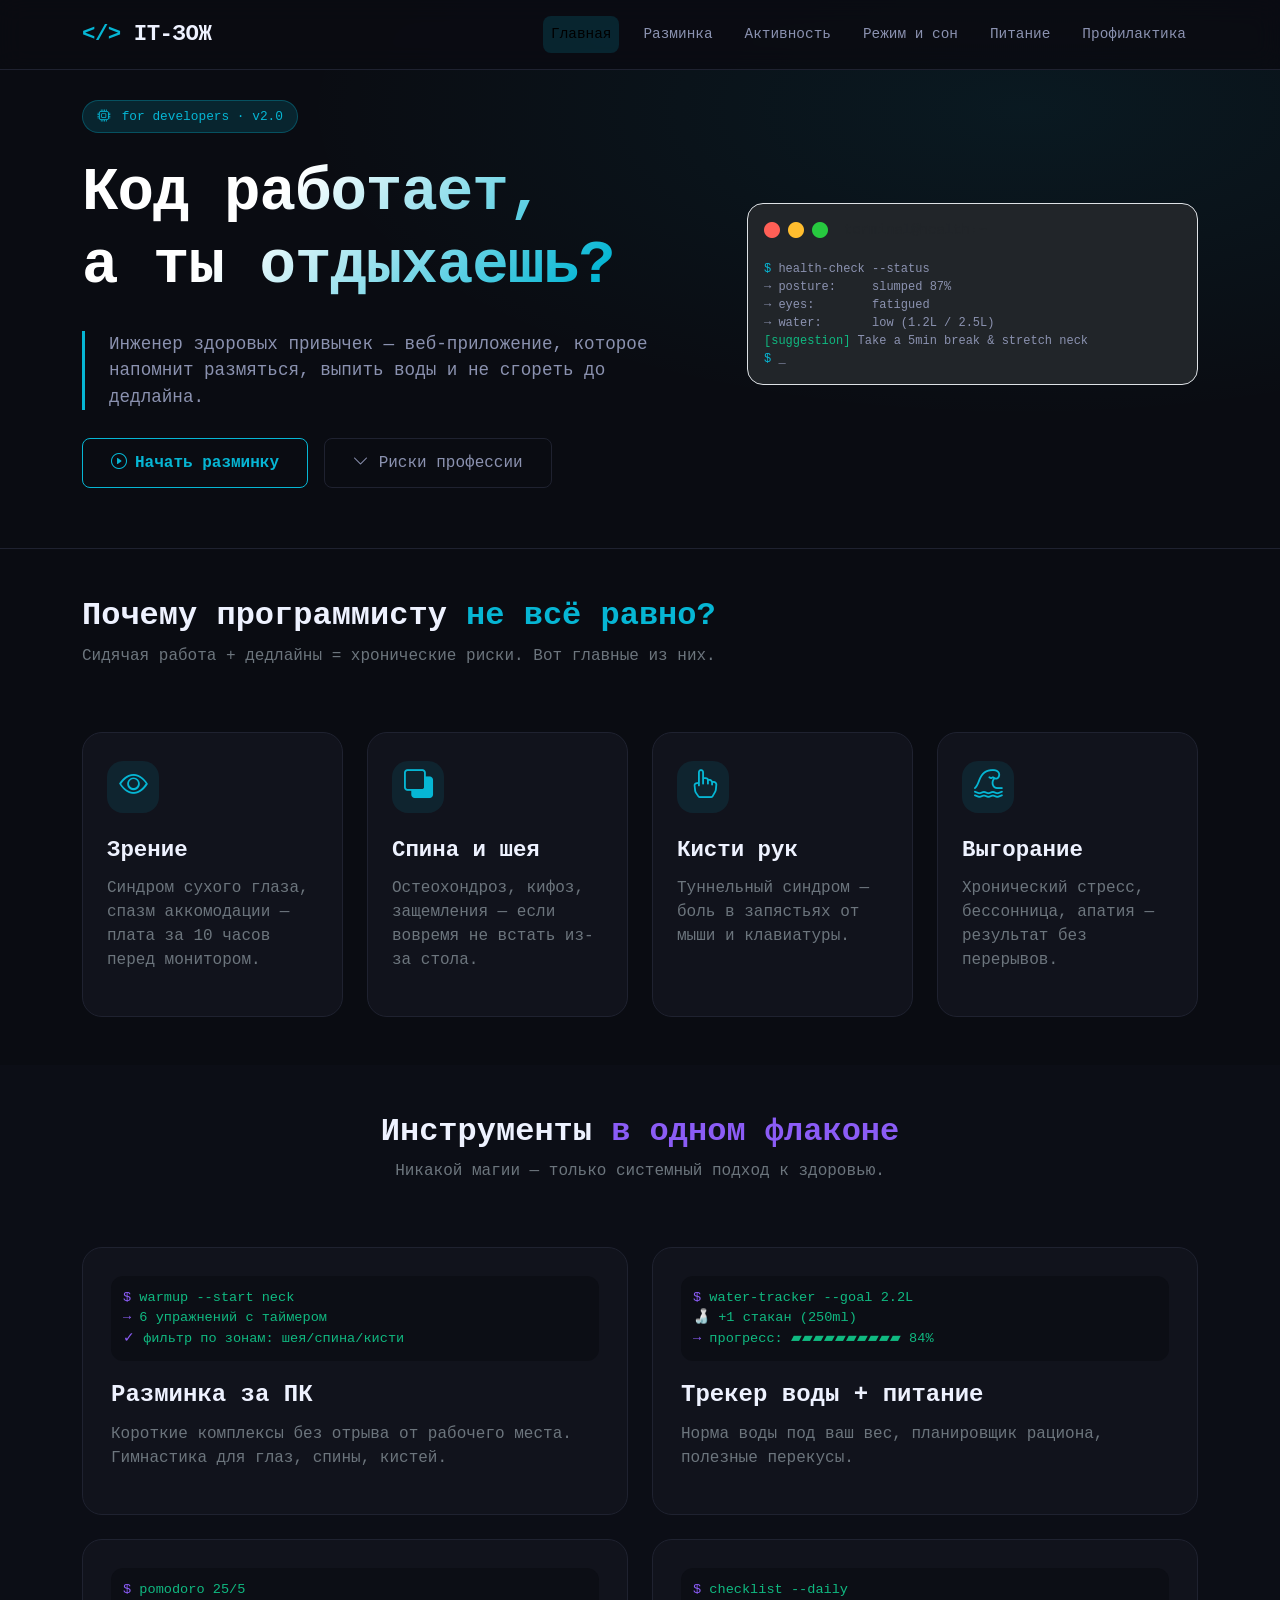
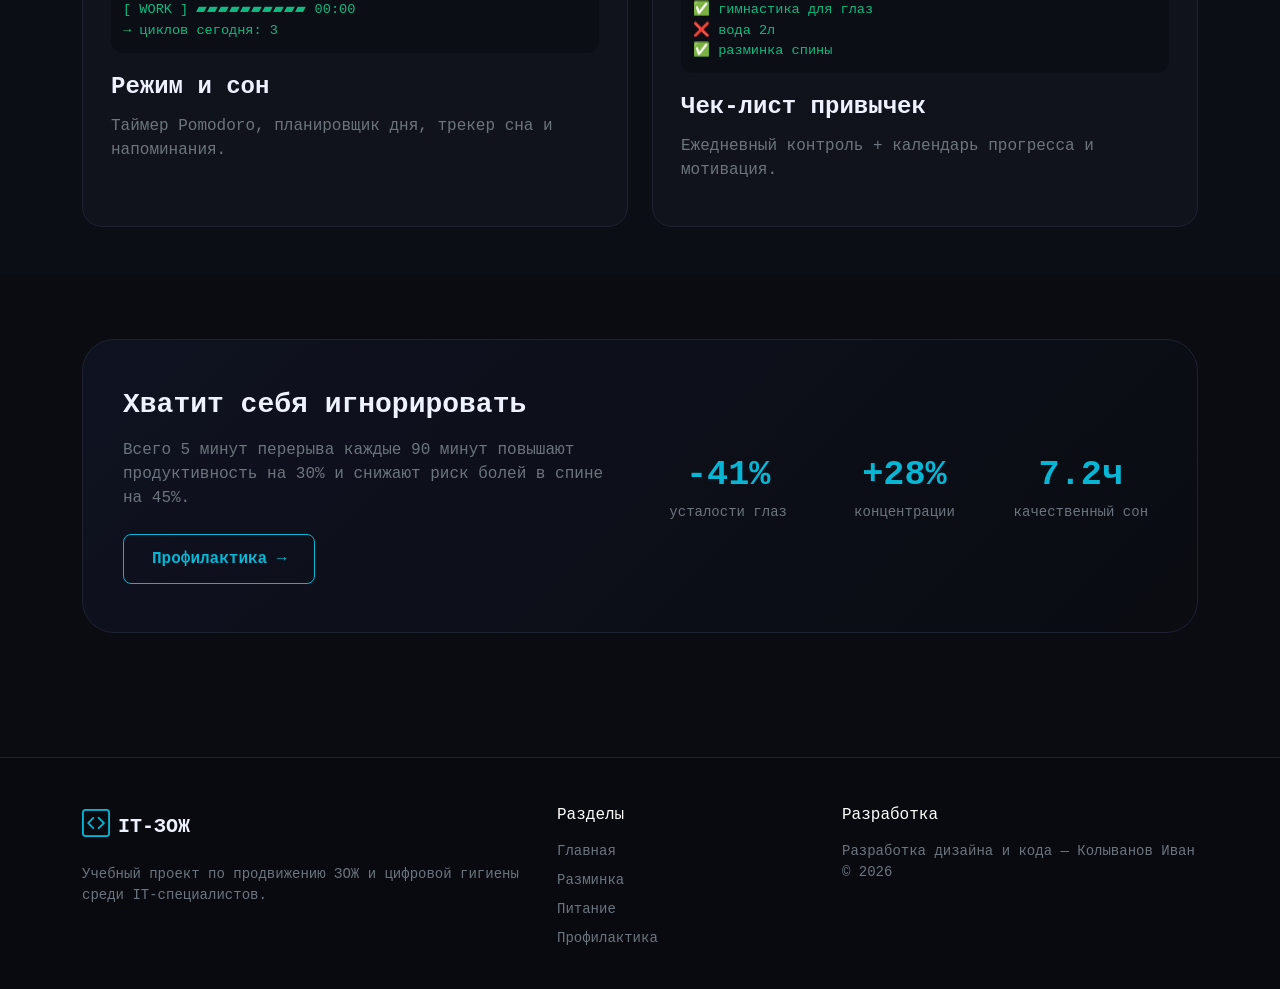
==== commit ea9ab4e0: "final_version" ====
--- a/index.html
+++ b/index.html
@@ -1,224 +1,450 @@
-<!DOCTYPE html>
-<html lang="ru">
-<head>
-    <meta charset="UTF-8">
-    <meta name="viewport" content="width=device-width, initial-scale=1.0">
-    <title>IT-ЗОЖ | Главная</title>
-    <link rel="stylesheet" href="css/style.css">
-    <link rel="stylesheet" href="https://cdnjs.cloudflare.com/ajax/libs/font-awesome/6.4.0/css/all.min.css">
-    <link href="https://fonts.googleapis.com/css2?family=Roboto:wght@300;400;500;700&family=Montserrat:wght@600;700&display=swap" rel="stylesheet">
-</head>
-<body>
-    <!-- Шапка сайта -->
-    <header class="header">
-        <div class="container">
-            <div class="logo">
-                <a href="index.html">
-                    <i class="fas fa-code"></i>
-                    <span class="logo-text">IT-ЗОЖ</span>
-                </a>
-            </div>
-            
-            <!-- Навигационное меню -->
-            <nav class="nav">
-                <ul class="nav-list">
-                    <li class="nav-item"><a href="index.html" class="nav-link active"><i class="fas fa-home"></i> Главная</a></li>
-                    <li class="nav-item"><a href="warm-up.html" class="nav-link"><i class="fas fa-running"></i> Разминка</a></li>
-                    <li class="nav-item"><a href="activity.html" class="nav-link"><i class="fas fa-bicycle"></i> Активность</a></li>
-                    <li class="nav-item"><a href="schedule.html" class="nav-link"><i class="fas fa-bed"></i> Режим и сон</a></li>
-                    <li class="nav-item"><a href="nutrition.html" class="nav-link"><i class="fas fa-apple-alt"></i> Питание</a></li>
-                    <li class="nav-item"><a href="prevention.html" class="nav-link"><i class="fas fa-shield-alt"></i> Профилактика</a></li>
-                </ul>
-                
-                <!-- Кнопка меню для мобильных устройств -->
-                <button class="menu-toggle" id="menuToggle">
-                    <i class="fas fa-bars"></i>
-                </button>
-            </nav>
-
-        </div>
-    </header>
-
-    <!-- Основной контент -->
-    <main>
-        <!-- Герой-секция -->
-        <section class="hero">
-            <div class="container">
-                <div class="hero-content">
-                    <h1 class="hero-title">Здоровый программист — эффективный программист</h1>
-                    <p class="hero-subtitle">Практические советы по сохранению здоровья для тех, кто проводит много времени за компьютером. Узнайте, как сохранить зрение, осанку и энергию в условиях сидячей работы.</p>
-                    <div class="hero-buttons">
-                        <a href="#problems" class="btn btn-outline">Узнать о рисках</a>
-                        <a href="warm-up.html" class="btn btn-primary">Начать разминку</a>
-                    </div>
-                </div>
-            </div>
-        </section>
-
-        <!-- Секция "Почему это важно" -->
-        <section class="section" id="problems">
-            <div class="container">
-                <h2 class="section-title">Почему программисту нужно заботиться о здоровье?</h2>
-                <p class="section-subtitle">Сидячая работа создает специфические риски для организма. Знание этих рисков — первый шаг к их предотвращению.</p>
-                
-                <div class="cards-grid">
-                    <!-- Карточка 1 -->
-                    <div class="card">
-                        <div class="card-icon">
-                            <i class="fas fa-eye"></i>
-                        </div>
-                        <h3 class="card-title">Зрение</h3>
-                        <p class="card-text">Длительная фокусировка на мониторе приводит к синдрому сухого глаза, ухудшению зрения и головным болям. Без перерывов и гимнастики для глаз риск проблем возрастает в разы.</p>
-                    </div>
-                    
-                    <!-- Карточка 2 -->
-                    <div class="card">
-                        <div class="card-icon">
-                            <i class="fas fa-backbone"></i>
-                        </div>
-                        <h3 class="card-title">Спина и шея</h3>
-                        <p class="card-text">Неестественное положение тела, скругленная спина и вытянутая вперед шея — прямой путь к остеохондрозу, грыжам и хроническим болям в спине и шее.</p>
-                    </div>
-                    
-                    <!-- Карточка 3 -->
-                    <div class="card">
-                        <div class="card-icon">
-                            <i class="fas fa-hand-paper"></i>
-                        </div>
-                        <h3 class="card-title">Кисти рук</h3>
-                        <p class="card-text">Постоянная работа с клавиатурой и мышью может привести к туннельному синдрому запястья — болезненному состоянию, которое иногда требует даже хирургического вмешательства.</p>
-                    </div>
-                    
-                    <!-- Карточка 4 -->
-                    <div class="card">
-                        <div class="card-icon">
-                            <i class="fas fa-brain"></i>
-                        </div>
-                        <h3 class="card-title">Психика и стресс</h3>
-                        <p class="card-text">Дедлайны, сложные задачи и многочасовое напряжение приводят к хроническому стрессу, выгоранию и проблемам со сном. Без отдыха продуктивность падает.</p>
-                    </div>
-                </div>
-            </div>
-        </section>
-
-        <!-- Секция "Что вы найдете на сайте" -->
-        <section class="section section-gray">
-            <div class="container">
-                <h2 class="section-title">Что вы найдете на IT-ЗОЖ?</h2>
-                <p class="section-subtitle">Практические и простые в применении рекомендации, которые можно внедрить уже сегодня.</p>
-                
-                <div class="features">
-                    <div class="feature">
-                        <div class="feature-number">01</div>
-                        <h3 class="feature-title">Упражнения прямо за компьютером</h3>
-                        <p class="feature-text">Короткие комплексы для разминки, которые можно выполнять, не отходя от рабочего места. Для спины, шеи, кистей и глаз.</p>
-                    </div>
-                    
-                    <div class="feature">
-                        <div class="feature-number">02</div>
-                        <h3 class="feature-title">Советы по организации дня</h3>
-                        <p class="feature-text">Как планировать работу и отдых, чтобы сохранять продуктивность без ущерба для здоровья. Метод Помодоро, важность сна и перерывов.</p>
-                    </div>
-                    
-                    <div class="feature">
-                        <div class="feature-number">03</div>
-                        <h3 class="feature-title">Рекомендации по питанию и активности</h3>
-                        <p class="feature-text">Чем заменить вредные перекусы, сколько пить воды, как компенсировать сидячий образ жизни легкой физической активностью.</p>
-                    </div>
-                    
-                    <div class="feature">
-                        <div class="feature-number">04</div>
-                        <h3 class="feature-title">Профилактика профессиональных заболеваний</h3>
-                        <p class="feature-text">Как настроить рабочее место, избежать туннельного синдрома, сохранить осанку и зрение в условиях постоянной работы за компьютером.</p>
-                    </div>
-                </div>
-            </div>
-        </section>
-
-        <!-- Секция с призывом к действию -->
-        <section class="section cta-section">
-            <div class="container">
-                <h2 class="cta-title">Начните заботиться о своем здоровье сегодня!</h2>
-                <p class="cta-text">Потратьте 5 минут на разминку — сэкономьте годы активной жизни и карьеры.</p>
-                <div class="cta-buttons">
-                    <a href="warm-up.html" class="btn btn-primary btn-large">
-                        <i class="fas fa-play-circle"></i> Начать с упражнений
-                    </a>
-                    <a href="prevention.html" class="btn btn-outline btn-large">
-                        Узнать о профилактике
-                    </a>
-                </div>
-            </div>
-        </section>
-    </main>
-
-    <!-- Подвал сайта -->
-    <footer class="footer">
-        <div class="container">
-            <div class="footer-content">
-                <div class="footer-logo">
-                    <i class="fas fa-code"></i>
-                    <span class="logo-text">IT-ЗОЖ</span>
-                </div>
-                <p class="footer-description">Учебный проект о здоровом образе жизни для программистов. Советы и рекомендации, которые помогут сохранить здоровье в условиях сидячей работы.</p>
-                
-                <div class="footer-links">
-                    <h4 class="footer-title">Быстрые ссылки</h4>
-                    <ul class="footer-list">
-                        <li><a href="index.html">Главная</a></li>
-                        <li><a href="warm-up.html">Разминка</a></li>
-                        <li><a href="activity.html">Активность</a></li>
-                        <li><a href="schedule.html">Режим и сон</a></li>
-                        <li><a href="nutrition.html">Питание</a></li>
-                        <li><a href="prevention.html">Профилактика</a></li>
-                    </ul>
-                </div>
-                
-                <div class="footer-info">
-                    <h4 class="footer-title">Информация</h4>
-                    <p>© <span id="currentYear"></span> IT-ЗОЖ. Учебный проект.</p>
-                    <p>Для начинающих веб-разработчиков.</p>
-                    
-                </div>
-            </div>
-            
-            <div class="footer-bottom">
-                <p>Сайт создан в образовательных целях. Консультация специалиста рекомендуется при серьезных проблемах со здоровьем.</p>
-            </div>
-        </div>
-    </footer>
-
-    <!-- Скрипты -->
-    <script>
-        // Текущий год в футере
-        document.getElementById('currentYear').textContent = new Date().getFullYear();
-        
-        // Мобильное меню
-        document.getElementById('menuToggle').addEventListener('click', function() {
-            document.querySelector('.nav-list').classList.toggle('show');
-        });
-        
-        // Плавная прокрутка к якорям
-        document.querySelectorAll('a[href^="#"]').forEach(anchor => {
-            anchor.addEventListener('click', function(e) {
-                if (this.getAttribute('href') !== '#') {
-                    e.preventDefault();
-                    const targetId = this.getAttribute('href');
-                    if (targetId === '#') return;
-                    
-                    const targetElement = document.querySelector(targetId);
-                    if (targetElement) {
-                        window.scrollTo({
-                            top: targetElement.offsetTop - 80,
-                            behavior: 'smooth'
-                        });
-                        
-                        // Закрыть мобильное меню после клика
-                        document.querySelector('.nav-list').classList.remove('show');
-                    }
-                }
-            });
-        });
-    </script>
-</body>
+<!DOCTYPE html>
+<html lang="ru">
+<head>
+    <meta charset="UTF-8">
+    <meta name="viewport" content="width=device-width, initial-scale=1.0">
+    <title>IT-ЗОЖ | Баланс кода и тела</title>
+    
+    <link href="https://cdn.jsdelivr.net/npm/bootstrap@5.3.0/dist/css/bootstrap.min.css" rel="stylesheet">
+    <link rel="stylesheet" href="https://cdn.jsdelivr.net/npm/bootstrap-icons@1.11.3/font/bootstrap-icons.min.css">
+    
+    <style>
+        :root {
+            --bg-dark: #0a0c12;
+            --bg-card: #11131c;
+            --border: #1f2230;
+            --text-primary: #eef2ff;
+            --text-secondary: #8b92b0;
+            --accent-cyan: #06b6d4;
+            --accent-purple: #8b5cf6;
+            --accent-green: #10b981;
+            --accent-orange: #f59e0b;
+            --danger: #ef4444;
+            --success: #22c55e;
+        }
+
+        body {
+            background-color: var(--bg-dark);
+            color: var(--text-primary);
+            font-family: 'Inter', 'SF Mono', 'Fira Code', monospace;
+            line-height: 1.5;
+        }
+
+        .navbar {
+            background: rgba(10, 12, 18, 0.9);
+            backdrop-filter: blur(12px);
+            border-bottom: 1px solid var(--border);
+            padding: 0.8rem 0;
+        }
+
+        .navbar-brand {
+            font-weight: 700;
+            font-size: 1.4rem;
+            letter-spacing: -0.5px;
+            font-family: monospace;
+        }
+        .navbar-brand span:first-child {
+            color: var(--accent-cyan);
+        }
+        .navbar-brand span:last-child {
+            color: var(--text-primary);
+        }
+
+        .nav-link {
+            color: var(--text-secondary);
+            font-weight: 500;
+            margin: 0 4px;
+            transition: 0.2s;
+            font-size: 0.9rem;
+        }
+        .nav-link:hover {
+            color: var(--accent-cyan);
+        }
+        .nav-link.active {
+            background: rgba(6, 182, 212, 0.15);
+            color: var(--accent-cyan);
+            border-radius: 8px;
+        }
+
+        .hero {
+            padding: 100px 0 60px;
+            border-bottom: 1px solid var(--border);
+            background: radial-gradient(ellipse at 80% 20%, rgba(6,182,212,0.08), transparent 50%);
+        }
+        .hero-badge {
+            display: inline-block;
+            background: rgba(6,182,212,0.15);
+            border: 1px solid rgba(6,182,212,0.3);
+            border-radius: 100px;
+            padding: 6px 14px;
+            font-size: 0.8rem;
+            color: var(--accent-cyan);
+            margin-bottom: 24px;
+            font-family: monospace;
+        }
+        .hero h1 {
+            font-size: 3.8rem;
+            font-weight: 800;
+            line-height: 1.2;
+            letter-spacing: -1px;
+            background: linear-gradient(135deg, #fff 30%, var(--accent-cyan) 80%);
+            -webkit-background-clip: text;
+            background-clip: text;
+            color: transparent;
+        }
+        .hero-text {
+            color: var(--text-secondary);
+            font-size: 1.1rem;
+            max-width: 90%;
+            border-left: 3px solid var(--accent-cyan);
+            padding-left: 24px;
+            margin: 28px 0;
+        }
+
+        .btn-primary-ghost {
+            background: transparent;
+            border: 1px solid var(--accent-cyan);
+            color: var(--accent-cyan);
+            border-radius: 8px;
+            padding: 12px 28px;
+            font-weight: 600;
+            transition: 0.2s;
+        }
+        .btn-primary-ghost:hover {
+            background: var(--accent-cyan);
+            color: var(--bg-dark);
+            box-shadow: 0 0 12px rgba(6,182,212,0.4);
+        }
+        .btn-outline-light {
+            border: 1px solid var(--border);
+            color: var(--text-secondary);
+            border-radius: 8px;
+            padding: 12px 28px;
+        }
+        .btn-outline-light:hover {
+            background: rgba(255,255,255,0.05);
+            color: white;
+        }
+
+        .risk-card {
+            background: var(--bg-card);
+            border: 1px solid var(--border);
+            border-radius: 20px;
+            padding: 28px 24px;
+            transition: 0.25s ease;
+            height: 100%;
+        }
+        .risk-card:hover {
+            border-color: var(--accent-cyan);
+            transform: translateY(-4px);
+            background: #121520;
+        }
+        .risk-icon {
+            width: 52px;
+            height: 52px;
+            background: rgba(6,182,212,0.1);
+            border-radius: 16px;
+            display: flex;
+            align-items: center;
+            justify-content: center;
+            font-size: 1.8rem;
+            margin-bottom: 24px;
+            color: var(--accent-cyan);
+        }
+        .risk-card h3 {
+            font-size: 1.4rem;
+            font-weight: 700;
+            margin-bottom: 12px;
+        }
+        .risk-stats {
+            font-family: monospace;
+            font-size: 0.8rem;
+            color: var(--accent-orange);
+            margin-top: 16px;
+            border-top: 1px dashed var(--border);
+            padding-top: 16px;
+        }
+
+        .feature-block {
+            background: var(--bg-card);
+            border: 1px solid var(--border);
+            border-radius: 20px;
+            padding: 28px;
+            transition: 0.2s;
+            height: 100%;
+        }
+        .feature-code {
+            font-family: monospace;
+            font-size: 0.85rem;
+            background: #0c0e15;
+            padding: 12px;
+            border-radius: 12px;
+            color: var(--accent-green);
+            margin-bottom: 20px;
+        }
+        .feature-code span {
+            color: var(--accent-purple);
+        }
+        .feature-block h4 {
+            font-weight: 700;
+            margin-bottom: 12px;
+        }
+
+        .stats-cta {
+            background: linear-gradient(135deg, #0f1220 0%, #0a0c12 100%);
+            border: 1px solid var(--border);
+            border-radius: 32px;
+            padding: 48px 40px;
+            margin: 40px 0;
+        }
+        .stat-number {
+            font-size: 2.2rem;
+            font-weight: 800;
+            font-family: monospace;
+            color: var(--accent-cyan);
+        }
+
+        .footer {
+            border-top: 1px solid var(--border);
+            background: #080a10;
+            padding: 48px 0 24px;
+            margin-top: 60px;
+        }
+
+        @media (max-width: 768px) {
+            .hero h1 {
+                font-size: 2.3rem;
+            }
+            .hero-text {
+                max-width: 100%;
+            }
+            .stats-cta {
+                padding: 32px 24px;
+            }
+        }
+    </style>
+</head>
+<body>
+
+<nav class="navbar navbar-expand-lg fixed-top">
+    <div class="container">
+        <a class="navbar-brand" href="index.html">
+            <span>&lt;/&gt;</span> <span>IT-ЗОЖ</span>
+        </a>
+        <button class="navbar-toggler" type="button" data-bs-toggle="collapse" data-bs-target="#mainNav">
+            <i class="bi bi-list" style="color: white;"></i>
+        </button>
+        <div class="collapse navbar-collapse" id="mainNav">
+            <ul class="navbar-nav ms-auto gap-2">
+                <li class="nav-item"><a class="nav-link active" href="index.html">Главная</a></li>
+                <li class="nav-item"><a class="nav-link" href="warm-up.html">Разминка</a></li>
+                <li class="nav-item"><a class="nav-link" href="activity.html">Активность</a></li>
+                <li class="nav-item"><a class="nav-link" href="schedule.html">Режим и сон</a></li>
+                <li class="nav-item"><a class="nav-link" href="nutrition.html">Питание</a></li>
+                <li class="nav-item"><a class="nav-link" href="prevention.html">Профилактика</a></li>
+            </ul>
+        </div>
+    </div>
+</nav>
+
+<section class="hero">
+    <div class="container">
+        <div class="row align-items-center">
+            <div class="col-lg-7">
+                <div class="hero-badge">
+                    <i class="bi bi-cpu me-1"></i> for developers · v2.0
+                </div>
+                <h1>Код работает,<br>а ты отдыхаешь?</h1>
+                <div class="hero-text">
+                    Инженер здоровых привычек — веб-приложение, которое напомнит размяться, 
+                    выпить воды и не сгореть до дедлайна.
+                </div>
+                <div class="d-flex gap-3 flex-wrap">
+                    <a href="warm-up.html" class="btn btn-primary-ghost">
+                        <i class="bi bi-play-circle me-2"></i>Начать разминку
+                    </a>
+                    <a href="#risks" class="btn btn-outline-light">
+                        <i class="bi bi-chevron-down"></i> Риски профессии
+                    </a>
+                </div>
+            </div>
+            <div class="col-lg-5 d-none d-lg-block">
+                <div class="bg-dark p-3 rounded-4 border" style="background: #0c0f18; border-color: #1e2436;">
+                    <div class="d-flex gap-2 mb-3">
+                        <i class="bi bi-circle-fill" style="color: #ff5f56;"></i>
+                        <i class="bi bi-circle-fill" style="color: #ffbd2e;"></i>
+                        <i class="bi bi-circle-fill" style="color: #27c93f;"></i>
+                        <span class="ms-2 text-muted small">terminal@health:~</span>
+                    </div>
+                    <pre style="font-family: monospace; font-size: 0.75rem; color: #8b92b0; margin: 0;">
+<span style="color: #06b6d4;">$</span> health-check --status
+→ posture:     slumped 87%
+→ eyes:        fatigued
+→ water:       low (1.2L / 2.5L)
+<span style="color:#10b981;">[suggestion]</span> Take a 5min break & stretch neck
+<span style="color:#06b6d4;">$</span> _</pre>
+                </div>
+            </div>
+        </div>
+    </div>
+</section>
+
+<section class="py-5" id="risks">
+    <div class="container">
+        <div class="row mb-5">
+            <div class="col-12">
+                <h2 class="fw-bold" style="font-size: 2rem;">Почему программисту <span style="color: var(--accent-cyan);">не всё равно?</span></h2>
+                <p class="text-secondary" style="max-width: 700px;">Сидячая работа + дедлайны = хронические риски. Вот главные из них.</p>
+            </div>
+        </div>
+        <div class="row g-4">
+            <div class="col-md-6 col-lg-3">
+                <div class="risk-card">
+                    <div class="risk-icon"><i class="bi bi-eye"></i></div>
+                    <h3>Зрение</h3>
+                    <p class="text-secondary">Синдром сухого глаза, спазм аккомодации — плата за 10 часов перед монитором.</p>
+                </div>
+            </div>
+            <div class="col-md-6 col-lg-3">
+                <div class="risk-card">
+                    <div class="risk-icon"><i class="bi bi-back"></i></div>
+                    <h3>Спина и шея</h3>
+                    <p class="text-secondary">Остеохондроз, кифоз, защемления — если вовремя не встать из-за стола.</p>
+                </div>
+            </div>
+            <div class="col-md-6 col-lg-3">
+                <div class="risk-card">
+                    <div class="risk-icon"><i class="bi bi-hand-index"></i></div>
+                    <h3>Кисти рук</h3>
+                    <p class="text-secondary">Туннельный синдром — боль в запястьях от мыши и клавиатуры.</p>
+                </div>
+            </div>
+            <div class="col-md-6 col-lg-3">
+                <div class="risk-card">
+                    <div class="risk-icon"><i class="bi bi-tsunami"></i></div>
+                    <h3>Выгорание</h3>
+                    <p class="text-secondary">Хронический стресс, бессонница, апатия — результат без перерывов.</p>
+                </div>
+            </div>
+        </div>
+    </div>
+</section>
+
+<section class="py-5" style="background: #0c0e16;">
+    <div class="container">
+        <div class="row text-center mb-5">
+            <div class="col-12">
+                <h2 class="fw-bold">Инструменты <span style="color: var(--accent-purple);">в одном флаконе</span></h2>
+                <p class="text-secondary">Никакой магии — только системный подход к здоровью.</p>
+            </div>
+        </div>
+        <div class="row g-4">
+            <div class="col-md-6">
+                <div class="feature-block">
+                    <div class="feature-code">
+                        <span>$</span> warmup --start neck<br>
+                        <span>→</span> 6 упражнений с таймером<br>
+                        <span>✓</span> фильтр по зонам: шея/спина/кисти
+                    </div>
+                    <h4>Разминка за ПК</h4>
+                    <p class="text-secondary">Короткие комплексы без отрыва от рабочего места. Гимнастика для глаз, спины, кистей.</p>
+                </div>
+            </div>
+            <div class="col-md-6">
+                <div class="feature-block">
+                    <div class="feature-code">
+                        <span>$</span> water-tracker --goal 2.2L<br>
+                        <span>🍶</span> +1 стакан (250ml)<br>
+                        <span>→</span> прогресс: ▰▰▰▰▰▰▰▰▰▰ 84%
+                    </div>
+                    <h4>Трекер воды + питание</h4>
+                    <p class="text-secondary">Норма воды под ваш вес, планировщик рациона, полезные перекусы.</p>
+                </div>
+            </div>
+            <div class="col-md-6">
+                <div class="feature-block">
+                    <div class="feature-code">
+                        <span>$</span> pomodoro 25/5<br>
+                        [ WORK ] ▰▰▰▰▰▰▰▰▰▰ 00:00<br>
+                        → циклов сегодня: 3
+                    </div>
+                    <h4>Режим и сон</h4>
+                    <p class="text-secondary">Таймер Pomodoro, планировщик дня, трекер сна и напоминания.</p>
+                </div>
+            </div>
+            <div class="col-md-6">
+                <div class="feature-block">
+                    <div class="feature-code">
+                        <span>$</span> checklist --daily<br>
+                        ✅ гимнастика для глаз<br>
+                        ❌ вода 2л<br>
+                        ✅ разминка спины
+                    </div>
+                    <h4>Чек-лист привычек</h4>
+                    <p class="text-secondary">Ежедневный контроль + календарь прогресса и мотивация.</p>
+                </div>
+            </div>
+        </div>
+    </div>
+</section>
+
+<section class="py-4">
+    <div class="container">
+        <div class="stats-cta">
+            <div class="row align-items-center">
+                <div class="col-md-6">
+                    <h3 class="fw-bold mb-3">Хватит себя игнорировать</h3>
+                    <p class="text-secondary">Всего 5 минут перерыва каждые 90 минут повышают продуктивность на 30% и снижают риск болей в спине на 45%.</p>
+                    <a href="prevention.html" class="btn btn-primary-ghost mt-2">Профилактика →</a>
+                </div>
+                <div class="col-md-6">
+                    <div class="row text-center">
+                        <div class="col-4">
+                            <div class="stat-number">-41%</div>
+                            <div class="text-secondary small">усталости глаз</div>
+                        </div>
+                        <div class="col-4">
+                            <div class="stat-number">+28%</div>
+                            <div class="text-secondary small">концентрации</div>
+                        </div>
+                        <div class="col-4">
+                            <div class="stat-number">7.2ч</div>
+                            <div class="text-secondary small">качественный сон</div>
+                        </div>
+                    </div>
+                </div>
+            </div>
+        </div>
+    </div>
+</section>
+
+<footer class="footer">
+    <div class="container">
+        <div class="row">
+            <div class="col-md-5">
+                <div class="d-flex align-items-center gap-2 mb-3">
+                    <i class="bi bi-code-square fs-3" style="color: var(--accent-cyan);"></i>
+                    <span class="fs-5 fw-bold">IT-ЗОЖ</span>
+                </div>
+                <p class="small text-secondary">Учебный проект по продвижению ЗОЖ и цифровой гигиены среди IT-специалистов.</p>
+            </div>
+            <div class="col-md-3">
+                <h6 class="text-white mb-3">Разделы</h6>
+                <ul class="list-unstyled small">
+                    <li class="mb-2"><a href="index.html" class="text-secondary" style="text-decoration: none;">Главная</a></li>
+                    <li class="mb-2"><a href="warm-up.html" class="text-secondary" style="text-decoration: none;">Разминка</a></li>
+                    <li class="mb-2"><a href="nutrition.html" class="text-secondary" style="text-decoration: none;">Питание</a></li>
+                    <li class="mb-2"><a href="prevention.html" class="text-secondary" style="text-decoration: none;">Профилактика</a></li>
+                </ul>
+            </div>
+            <div class="col-md-4">
+                <h6 class="text-white mb-3">Разработка</h6>
+                <p class="small text-secondary">Разработка дизайна и кода — Колыванов Иван<br>© 2026</p>
+            </div>
+        </div>
+    </div>
+</footer>
+
+<script src="https://cdn.jsdelivr.net/npm/bootstrap@5.3.0/dist/js/bootstrap.bundle.min.js"></script>
+</body>
 </html>
